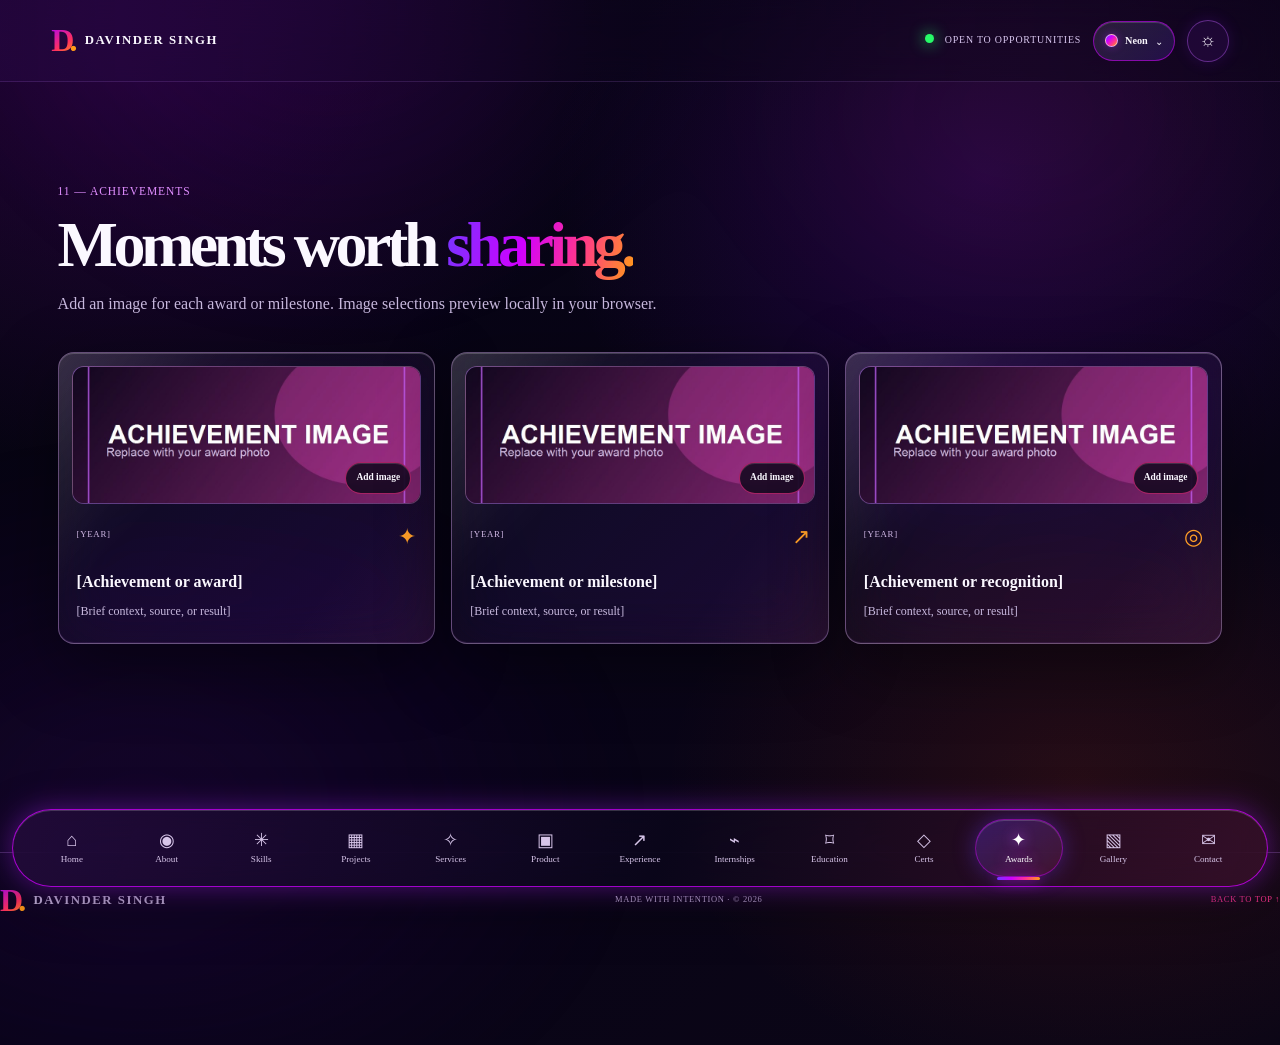
==== achievements.html @ 76cdb26a "Initial portfolio" ====
<!doctype html>
<html lang="en">
<head>
  <meta charset="utf-8">
  <meta name="viewport" content="width=device-width, initial-scale=1">
  <meta name="theme-color" content="#080b12">
  <meta name="description" content="Awards and achievements.">

  <title>Achievements — Davinder Singh</title>

  <link rel="preconnect" href="https://fonts.googleapis.com">
  <link rel="preconnect" href="https://fonts.gstatic.com" crossorigin>
  <link
    href="https://fonts.googleapis.com/css2?family=DM+Mono:wght@400;500&family=Manrope:wght@400;500;600;700;800&display=swap"
    rel="stylesheet"
  >
  <link rel="stylesheet" href="css/style.css">
</head>

<body data-page="achievements">
  <a class="skip-link" href="#achievements">Skip to content</a>

  <header class="topbar">
    <a
      class="brand"
      href="index.html"
      aria-label="Davinder Singh home"
    >
      <span class="brand-mark">D<span>.</span></span>
      <span>DAVINDER SINGH</span>
    </a>

    <div class="top-actions">
      <span class="availability">
        <i></i>
        OPEN TO OPPORTUNITIES
      </span>

      <div class="theme-picker">
        <button
          class="palette-toggle"
          type="button"
          aria-haspopup="menu"
          aria-expanded="false"
          aria-label="Choose colour theme"
        >
          <span class="palette-toggle-swatch"></span>
          <span class="palette-current-name">Neon</span>
          <span aria-hidden="true">⌄</span>
        </button>

        <div class="palette-menu" role="menu" hidden>
          <button
            type="button"
            class="palette-option"
            role="menuitemradio"
            aria-checked="false"
            data-palette-choice="neon"
          >
            <i></i>
            Neon
          </button>

          <button
            type="button"
            class="palette-option"
            role="menuitemradio"
            aria-checked="false"
            data-palette-choice="aurora"
          >
            <i></i>
            Aurora
          </button>

          <button
            type="button"
            class="palette-option"
            role="menuitemradio"
            aria-checked="false"
            data-palette-choice="violet"
          >
            <i></i>
            Violet
          </button>

          <button
            type="button"
            class="palette-option"
            role="menuitemradio"
            aria-checked="false"
            data-palette-choice="coral"
          >
            <i></i>
            Coral
          </button>
        </div>
      </div>

      <button
        class="theme-toggle icon-button"
        type="button"
        aria-label="Switch to light theme"
        title="Switch light or dark mode"
      >
        <span class="theme-icon">☼</span>
      </button>
    </div>
  </header>

  <main class="page-main">
    <section
      class="content-section section-wrap"
      id="achievements"
    >
      <div class="section-heading reveal">
        <p class="eyebrow">11 — ACHIEVEMENTS</p>
        <h2>
          Moments worth
          <span class="gradient-text">sharing.</span>
        </h2>
        <p>
          Add an image for each award or milestone. Image selections
          preview locally in your browser.
        </p>
      </div>

      <div class="achievement-grid">
        <article class="achievement-card glass reveal">
          <div class="achievement-image-slot">
            <img
              id="achievement-image-1"
              src="assets/images/achievement-placeholder.jpg"
              alt="Achievement image placeholder"
            >

            <label class="image-upload-button">
              Add image
              <input
                class="image-file-input"
                type="file"
                accept="image/*"
                data-image-target="achievement-image-1"
              >
            </label>
          </div>

          <span class="achievement-icon">✦</span>
          <span class="mono">[YEAR]</span>
          <h3>[Achievement or award]</h3>
          <p>[Brief context, source, or result]</p>
        </article>

        <article class="achievement-card glass reveal">
          <div class="achievement-image-slot">
            <img
              id="achievement-image-2"
              src="assets/images/achievement-placeholder.jpg"
              alt="Achievement image placeholder"
            >

            <label class="image-upload-button">
              Add image
              <input
                class="image-file-input"
                type="file"
                accept="image/*"
                data-image-target="achievement-image-2"
              >
            </label>
          </div>

          <span class="achievement-icon">↗</span>
          <span class="mono">[YEAR]</span>
          <h3>[Achievement or milestone]</h3>
          <p>[Brief context, source, or result]</p>
        </article>

        <article class="achievement-card glass reveal">
          <div class="achievement-image-slot">
            <img
              id="achievement-image-3"
              src="assets/images/achievement-placeholder.jpg"
              alt="Achievement image placeholder"
            >

            <label class="image-upload-button">
              Add image
              <input
                class="image-file-input"
                type="file"
                accept="image/*"
                data-image-target="achievement-image-3"
              >
            </label>
          </div>

          <span class="achievement-icon">◎</span>
          <span class="mono">[YEAR]</span>
          <h3>[Achievement or recognition]</h3>
          <p>[Brief context, source, or result]</p>
        </article>
      </div>
    </section>
  </main>

  <footer class="footer">
    <a class="brand" href="index.html">
      <span class="brand-mark">D<span>.</span></span>
      <span>DAVINDER SINGH</span>
    </a>

    <span class="mono">
      MADE WITH INTENTION · ©
      <span id="year"></span>
    </span>

    <a href="#top" class="mono back-top">BACK TO TOP ↑</a>
  </footer>

  <nav class="bottom-nav" aria-label="Main navigation">
    <a
      href="index.html"
      class="nav-link"
      data-page="home"
      aria-label="Home"
    >
      <span>⌂</span>
      <small>Home</small>
    </a>

    <a
      href="about.html"
      class="nav-link"
      data-page="about"
      aria-label="About"
    >
      <span>◉</span>
      <small>About</small>
    </a>

    <a
      href="skills.html"
      class="nav-link"
      data-page="skills"
      aria-label="Skills"
    >
      <span>✳</span>
      <small>Skills</small>
    </a>

    <a
      href="projects.html"
      class="nav-link"
      data-page="projects"
      aria-label="Projects"
    >
      <span>▦</span>
      <small>Projects</small>
    </a>

    <a
      href="services.html"
      class="nav-link"
      data-page="services"
      aria-label="Services"
    >
      <span>✧</span>
      <small>Services</small>
    </a>

    <a
      href="product.html"
      class="nav-link"
      data-page="product"
      aria-label="Product"
    >
      <span>▣</span>
      <small>Product</small>
    </a>

    <a
      href="experience.html"
      class="nav-link"
      data-page="experience"
      aria-label="Experience"
    >
      <span>↗</span>
      <small>Experience</small>
    </a>

    <a
      href="internships.html"
      class="nav-link"
      data-page="internships"
      aria-label="Internships"
    >
      <span>⌁</span>
      <small>Internships</small>
    </a>

    <a
      href="education.html"
      class="nav-link"
      data-page="education"
      aria-label="Education"
    >
      <span>⌑</span>
      <small>Education</small>
    </a>

    <a
      href="certifications.html"
      class="nav-link"
      data-page="certifications"
      aria-label="Certs"
    >
      <span>◇</span>
      <small>Certs</small>
    </a>

    <a
      href="achievements.html"
      class="nav-link"
      data-page="achievements"
      aria-label="Awards"
    >
      <span>✦</span>
      <small>Awards</small>
    </a>

    <a
      href="gallery.html"
      class="nav-link"
      data-page="gallery"
      aria-label="Gallery"
    >
      <span>▧</span>
      <small>Gallery</small>
    </a>

    <a
      href="contact.html"
      class="nav-link"
      data-page="contact"
      aria-label="Contact"
    >
      <span>✉</span>
      <small>Contact</small>
    </a>
  </nav>

  <script src="js/main.js"></script>
</body>
</html>
---- css/style.css ----
@import url('https://fonts.googleapis.com/css2?family=DM+Mono:wght@400;500&family=Manrope:wght@400;500;600;700;800&display=swap');

:root{color-scheme:dark;--bg:#070513;--bg-soft:#10091f;--surface:rgba(24,11,43,.65);--surface-solid:#150d26;--text:#fbf8ff;--muted:#c8b9de;--line:rgba(208,151,255,.26);--cyan:#b55cff;--blue:#7b36ff;--violet:#ff2cbf;--green:#27fa68;--orange:#ff9b18;--shadow:0 18px 65px rgba(0,0,0,.38);--nav-bg:rgba(9,5,20,.82);--glow:rgba(170,34,255,.48)}
body[data-palette="aurora"]{--cyan:#51f6d0;--blue:#3285ff;--violet:#a74bff;--orange:#ffbd4b;--glow:rgba(28,236,209,.32)}
body[data-palette="violet"]{--cyan:#cf78ff;--blue:#7952ff;--violet:#ff55ce;--orange:#ff9b18;--glow:rgba(162,52,255,.48)}
body[data-palette="coral"]{--cyan:#ff9a85;--blue:#ff4ca5;--violet:#bc52ff;--orange:#ffc144;--glow:rgba(255,65,171,.38)}
*{box-sizing:border-box}
html{scroll-behavior:smooth;scroll-padding-top:100px}
body{position:relative;isolation:isolate;overflow-x:hidden;margin:0;padding-bottom:118px;background:radial-gradient(ellipse at 77% 17%,rgba(111,10,196,.25),transparent 31%),radial-gradient(ellipse at 9% 3%,rgba(111,0,162,.28),transparent 30%),radial-gradient(ellipse at 84% 75%,rgba(239,68,22,.12),transparent 27%),linear-gradient(135deg,#070511 0%,#080417 48%,#0c0616 100%);color:var(--text);font-family:Manrope,Arial,sans-serif;line-height:1.65}
body::before{position:fixed;z-index:-1;inset:-22%;pointer-events:none;content:"";opacity:.53;background:radial-gradient(ellipse at 33% 12%,rgba(144,0,255,.35),transparent 20%),radial-gradient(ellipse at 71% 24%,rgba(255,83,25,.27),transparent 17%),radial-gradient(ellipse at 23% 78%,rgba(74,0,255,.25),transparent 23%);filter:blur(55px);animation:ambient-drift 16s ease-in-out infinite alternate}
body.light-theme{color-scheme:light;--bg:#f3edff;--bg-soft:#fff8ff;--surface:rgba(255,255,255,.69);--surface-solid:#fffaff;--text:#21112e;--muted:#695775;--line:rgba(112,38,174,.22);--shadow:0 18px 55px rgba(65,23,103,.14);--nav-bg:rgba(250,244,255,.86);background:radial-gradient(ellipse at 78% 12%,rgba(189,97,255,.2),transparent 35%),radial-gradient(ellipse at 10% 84%,rgba(255,163,74,.15),transparent 30%),#f3edff}
body.light-theme::before{opacity:.25}
a{color:inherit;text-decoration:none}
button,input,textarea,select{font:inherit}
.skip-link{position:fixed;z-index:30;top:-80px;left:1rem;padding:.65rem 1rem;border-radius:8px;background:var(--text);color:var(--bg)}
.skip-link:focus{top:1rem}
.topbar{position:relative;z-index:5;min-height:82px;max-width:1640px;margin:auto;padding:10px clamp(20px,4vw,64px);display:flex;align-items:center;justify-content:space-between;border-bottom:1px solid rgba(200,122,255,.16);background:linear-gradient(90deg,rgba(39,9,68,.48),rgba(12,7,26,.38),rgba(15,5,27,.55));backdrop-filter:blur(18px)}
.brand{display:flex;align-items:center;gap:12px;font-size:.8rem;font-weight:800;letter-spacing:.12em}
.brand-mark{font-size:2rem;font-weight:800;letter-spacing:-.15em;background:linear-gradient(145deg,#a900ff 15%,#ff315d 58%,#ff9c16 82%);background-clip:text;color:transparent}
.brand-mark span{color:var(--orange)}
.top-actions{display:flex;align-items:center;gap:12px}
.availability,.mono,.eyebrow,.filter-button,.status-badge,.card-top,.card-footer,.art-label,.gallery-item>span{font-family:"DM Mono",monospace;letter-spacing:.08em}
.availability{color:#d8c7ef;font-size:.62rem}
.availability i,.pulse{display:inline-block;width:9px;height:9px;margin-right:8px;border-radius:50%;background:var(--green);box-shadow:0 0 15px var(--green);animation:heartbeat 2s ease-in-out infinite}
.icon-button{width:42px;height:42px;border:1px solid rgba(194,93,255,.42);border-radius:50%;background:rgba(36,11,63,.72);color:var(--text);cursor:pointer;box-shadow:0 0 16px rgba(143,30,255,.16);transition:.25s}
.icon-button:hover{border-color:var(--violet);box-shadow:0 0 24px var(--glow);transform:rotate(-12deg)}
.theme-icon{font-size:1.15rem}
.theme-picker select{appearance:none;cursor:pointer;color:var(--text);border:1px solid rgba(194,93,255,.42);border-radius:22px;padding:9px 28px 9px 12px;background-color:rgba(35,11,63,.75);font: .62rem "DM Mono",monospace;background-image:linear-gradient(45deg,transparent 50%,#ff8cfd 50%),linear-gradient(135deg,#ff8cfd 50%,transparent 50%);background-position:calc(100% - 11px) 50%,calc(100% - 7px) 50%;background-size:4px 4px,4px 4px;background-repeat:no-repeat}
.theme-picker option{background:#130b23;color:#fff}
.sr-only{position:absolute;width:1px;height:1px;overflow:hidden;clip:rect(0,0,0,0);white-space:nowrap}
.section-wrap{width:100%;max-width:1600px;margin:0 auto;padding-left:clamp(24px,4.5vw,76px);padding-right:clamp(24px,4.5vw,76px)}
.page-main{min-height:calc(100vh - 190px)}
.hero{position:relative;min-height:min(690px,calc(100vh - 175px));padding-top:55px;padding-bottom:58px;display:grid;grid-template-columns:1.05fr .95fr;align-items:center;gap:34px}
.hero-copy{position:relative;z-index:2}
.eyebrow{display:flex;align-items:center;gap:12px;margin:0 0 20px;color:#efdfff;font-size:.72rem}
.eyebrow-line{width:24px;height:1px;background:var(--cyan);box-shadow:0 0 9px var(--cyan)}
.eyebrow-year{margin-left:5px;color:var(--orange)}
.hero h1{margin:0 0 20px;font-size:clamp(3.8rem,8.4vw,7.8rem);font-weight:800;letter-spacing:-.085em;line-height:.91}
.gradient-text{background:linear-gradient(105deg,#5e3dff 0%,#d000ff 42%,#ff3b85 68%,#ff9b15 100%);background-clip:text;color:transparent}
.hero-lede{max-width:620px;color:#e5d9f2;font-size:1rem;line-height:1.82}
.hero-lede strong{color:#fff}
.editable{color:#e5a8ff}
.hero-buttons{display:flex;flex-wrap:wrap;gap:14px;margin:26px 0 42px}
.button{display:inline-flex;align-items:center;gap:18px;padding:12px 20px;border:1px solid rgba(226,95,255,.7);border-radius:999px;font-size:.84rem;font-weight:800;transition:transform .25s,box-shadow .25s}
.button:hover{transform:translateY(-3px);box-shadow:0 0 28px var(--glow)}
.button-primary{color:#fff;border:1px solid rgba(255,186,57,.85);background:linear-gradient(100deg,#6c18ff 0%,#d900e9 47%,#ff315d 73%,#ff9a13 100%);box-shadow:0 0 22px rgba(188,29,255,.35),inset 0 1px rgba(255,255,255,.3);background-size:170% 100%;animation:gradient-flow 7s ease-in-out infinite}
.button-quiet{color:#fff;background:rgba(15,8,30,.58);box-shadow:inset 0 0 15px rgba(172,55,255,.12)}
.hero-meta{display:flex;justify-content:space-between;gap:12px;color:#a899bd;font: .58rem "DM Mono",monospace;letter-spacing:.08em}
.hero-meta b{color:#fff;font-weight:500}
.hero-visual{position:relative;min-height:440px;display:grid;place-items:center;animation:fade-rise .9s both}
.hero-visual::before{position:absolute;content:"";width:min(36vw,470px);aspect-ratio:1;border-radius:50%;background:radial-gradient(circle at 35% 35%,rgba(141,27,255,.72),rgba(209,25,240,.48) 38%,rgba(255,93,27,.35) 66%,transparent 72%);box-shadow:0 0 38px rgba(170,35,255,.7),0 0 90px rgba(255,57,199,.28);animation:halo-breathe 5s ease-in-out infinite}
.glass{background:linear-gradient(135deg,rgba(111,49,157,.24),rgba(17,9,35,.72) 52%,rgba(134,37,89,.19));border:1px solid rgba(221,156,255,.35);backdrop-filter:blur(18px);-webkit-backdrop-filter:blur(18px);box-shadow:var(--shadow),inset 0 1px rgba(255,255,255,.12)}
.profile-card{position:relative;z-index:1;width:min(360px,75%);padding:15px;border-radius:22px;transform:rotate(1deg);animation:card-hover 6s ease-in-out infinite}
.card-top,.card-footer{display:flex;justify-content:space-between;padding:2px 3px 11px;color:#c5addc;font-size:.56rem}
.live-dot{width:8px;height:8px;border-radius:50%;background:var(--green);box-shadow:0 0 13px var(--green)}
.portrait-frame{height:300px;overflow:hidden;border-radius:14px;background:linear-gradient(145deg,#48226e,#15102b)}
.portrait-frame img{width:100%;height:100%;object-fit:cover}
.profile-caption{display:flex;align-items:center;justify-content:space-between;padding:16px 4px 12px}
.profile-caption h2{margin:0;font-size:1.05rem}
.profile-caption p{margin:3px 0 0;color:var(--muted);font-size:.75rem}
.status-badge{padding:5px 7px;border:1px solid rgba(39,250,104,.42);border-radius:5px;color:#56fb8c;font-size:.48rem}
.card-footer{padding:11px 4px 0;border-top:1px solid var(--line);font-size:.48rem}
.orbit{position:absolute;width:clamp(310px,38vw,510px);height:clamp(240px,30vw,390px);border:2px solid transparent;border-radius:50%;background:linear-gradient(#080513,#080513) padding-box,linear-gradient(120deg,#7b28ff,#f316ff,#ff4c8c,#ff9a1d) border-box;filter:drop-shadow(0 0 9px rgba(196,48,255,.6));transform:rotate(-24deg);animation:orbit-rotate 26s linear infinite}
.orbit-two{width:clamp(350px,43vw,590px);height:clamp(260px,34vw,440px);opacity:.64;transform:rotate(39deg);animation-direction:reverse;animation-duration:34s}
.float-tag{position:absolute;z-index:2;padding:9px 13px;border:1px solid rgba(203,90,255,.65);border-radius:11px;background:linear-gradient(120deg,rgba(46,15,91,.88),rgba(13,8,29,.8));box-shadow:0 0 20px rgba(171,26,255,.34),inset 0 1px rgba(255,255,255,.1);color:#f2e9ff;font:.58rem "DM Mono",monospace;letter-spacing:.06em;animation:tag-float 5s ease-in-out infinite}
.float-tag b{color:#d58aff}.tag-top{top:57px;right:0}.tag-bottom{bottom:55px;left:0;animation-delay:-2.4s}
.intro-strip{display:grid;grid-template-columns:1fr 2fr 1fr;align-items:center;gap:20px;padding-top:24px;padding-bottom:24px;border-top:1px solid var(--line);border-bottom:1px solid var(--line)}
.intro-strip .mono{color:var(--muted);font-size:.6rem}.intro-strip p{margin:0;font-size:1.15rem;font-weight:700}.text-link{display:inline-flex;align-items:center;gap:9px;color:#e29dff;font: .62rem "DM Mono",monospace;letter-spacing:.09em}.intro-strip .text-link{justify-self:end}
.content-section{padding-top:100px}
.section-heading{margin-bottom:34px}
.section-heading .eyebrow{margin-bottom:9px;color:#e08eff}
.section-heading h2,.contact-copy h2{margin:0 0 12px;font-size:clamp(2.3rem,5vw,4.5rem);letter-spacing:-.07em;line-height:1.08}
.section-heading>p:last-child{max-width:600px;margin:0;color:var(--muted)}
.about-grid{display:grid;grid-template-columns:1.15fr .85fr;gap:22px}
.about-copy{padding:30px;border-radius:18px}
.large-copy{margin:0 0 16px;color:var(--text);font-size:1.4rem;line-height:1.52}
.about-copy>p:not(.large-copy){color:var(--muted)}
.about-copy .mono{margin:24px 0;font-size:.57rem}
.about-facts{display:grid;grid-template-columns:1fr 1fr;gap:1px;overflow:hidden;border:1px solid var(--line);border-radius:18px;background:var(--line)}
.fact{display:flex;flex-direction:column;gap:12px;padding:22px;background:rgba(18,10,33,.82)}
.fact .mono{color:#c3a8d7;font-size:.54rem}.fact strong{font-size:.84rem;font-weight:700}
.skill-grid,.achievement-grid{display:grid;grid-template-columns:repeat(3,1fr);gap:16px}
.skill-card,.achievement-card{min-height:190px;padding:23px;border-radius:16px}
.skill-num{color:#e39cff}
.skill-card h3,.achievement-card h3{margin:22px 0 14px;font-size:1rem}
.tags{display:flex;flex-wrap:wrap;gap:8px}
.tags span{padding:5px 9px;border:1px solid rgba(210,144,255,.27);border-radius:999px;background:rgba(110,36,161,.18);color:#e2d0f3;font-size:.68rem}
.filter-row{display:flex;flex-wrap:wrap;gap:8px;margin-bottom:18px}
.filter-button{padding:8px 12px;border:1px solid var(--line);border-radius:7px;background:rgba(23,11,40,.6);color:var(--muted);cursor:pointer;font-size:.64rem}
.filter-button span{margin-left:5px;opacity:.66}
.filter-button.active{border-color:#d756ff;background:rgba(151,33,255,.18);color:#fff;box-shadow:0 0 16px rgba(174,36,255,.2)}
.project-grid{display:grid;grid-template-columns:repeat(3,1fr);gap:16px}
.project-card{overflow:hidden;border-radius:16px;transition:transform .3s,border-color .3s,box-shadow .3s}
.project-card:hover{transform:translateY(-6px);border-color:rgba(236,108,255,.62);box-shadow:0 24px 60px rgba(0,0,0,.42),0 0 24px rgba(185,38,255,.17)}
.project-card[hidden]{display:none}
.project-art{position:relative;display:grid;height:210px;place-items:center;overflow:hidden}
.art-blue{background:radial-gradient(circle at 70% 55%,rgba(173,38,255,.54),transparent 38%),linear-gradient(145deg,#191038,#0c1026)}
.art-purple{background:radial-gradient(circle at 55% 45%,rgba(231,45,255,.49),transparent 36%),linear-gradient(145deg,#27113d,#130b26)}
.art-green{background:radial-gradient(circle at 75% 70%,rgba(255,118,46,.36),transparent 42%),linear-gradient(145deg,#24142d,#101b24)}
.art-label{position:absolute;top:15px;left:16px;color:rgba(255,255,255,.72);font-size:.53rem}
.art-arrow{position:absolute;right:14px;bottom:12px;color:#fff}
.mock-browser{position:relative;width:60%;height:120px;padding:10px;border:1px solid rgba(221,155,255,.4);border-radius:9px;background:rgba(8,8,24,.82);box-shadow:0 14px 30px rgba(0,0,0,.24);transform:rotate(-5deg)}
.mock-dots{padding-bottom:7px;border-bottom:1px solid rgba(255,255,255,.1);color:#e8b9ff;font-size:.4rem;letter-spacing:2px}
.mock-lines{display:grid;gap:6px;padding:12px}.mock-lines i{width:75%;height:4px;border-radius:4px;background:linear-gradient(90deg,#bd4cff,rgba(255,83,205,.15))}.mock-lines i:nth-child(2){width:55%;opacity:.6}.mock-lines i:nth-child(3){width:65%;opacity:.35}
.mock-orb{position:absolute;top:42px;right:18px;width:50px;height:50px;border-radius:50%;background:linear-gradient(145deg,#b543ff,#ff3d9b,#ff9a22);box-shadow:0 0 23px rgba(219,59,255,.55)}
.design-shape{position:relative;display:grid;width:145px;height:145px;place-items:center;border-radius:34px;background:linear-gradient(145deg,rgba(197,88,255,.9),rgba(101,58,223,.86));box-shadow:0 18px 45px rgba(5,5,20,.4);transform:rotate(-12deg)}
.design-shape span{color:#fff;font-size:4.2rem}.design-shape i{position:absolute;top:7px;right:-7px;width:35px;height:35px;border-radius:50%;background:#ff9f35}
.code-card{padding:14px 18px;border:1px solid rgba(233,157,255,.22);border-radius:9px;background:rgba(5,8,20,.75);color:#f3e2ff;font: .68rem/2 "DM Mono",monospace;transform:rotate(3deg)}
.code-card>span{color:#9980ba}.code-card b{color:#d083ff;font-weight:400}.code-card em{color:#ff85d8;font-style:normal}.code-card strong{color:#ffae54}.code-card i{color:#ca9cff;font-style:normal}
.project-info{display:flex;justify-content:space-between;gap:12px;padding:16px 17px 18px}
.project-info .mono{color:#e193ff;font-size:.53rem}.project-info h3{margin:8px 0 5px;font-size:.98rem}.project-info p{margin:0;color:var(--muted);font-size:.75rem}.project-index{color:#c7afd9;font:.65rem "DM Mono",monospace}
.timeline{display:grid;gap:25px;margin-left:10px;padding-left:30px;border-left:1px solid rgba(214,123,255,.32)}
.timeline-item{position:relative;display:grid;grid-template-columns:.65fr 1.35fr;align-items:start;gap:25px}
.timeline-dot{position:absolute;top:5px;left:-36px;width:11px;height:11px;border-radius:50%;background:#d947ff;box-shadow:0 0 15px #cf3cff}
.timeline-date{padding-top:8px;color:#ed9cff;font-size:.59rem}
.timeline-content{padding:21px;border-radius:14px}
.timeline-content .mono,.education-card .mono{color:#c3a8d7;font-size:.56rem}
.timeline-content h3,.education-card h3{margin:7px 0 0;font-size:1.08rem}
.timeline-org{margin:0 0 12px!important;color:#e09aff!important}
.timeline-content p,.education-card p{margin:0;color:var(--muted);font-size:.78rem}
.education-grid{display:grid;grid-template-columns:1fr 1fr;gap:16px}
.education-card{padding:24px;border-radius:15px}.education-card h3{margin:11px 0 4px}.education-card p+p{margin-top:12px}
.simple-list{padding:8px 24px;border-radius:16px}
.simple-list>div{display:grid;grid-template-columns:42px 1fr auto;align-items:center;gap:12px;padding:18px 0;border-bottom:1px solid var(--line)}
.simple-list>div:nth-last-of-type(1){border:0}
.list-icon{color:#e5a1ff;font-size:1.2rem}.simple-list p{margin:0}.simple-list strong,.simple-list small{display:block}.simple-list strong{font-size:.88rem}.simple-list small{margin-top:4px;color:var(--muted);font-size:.74rem}.simple-list>div>.mono{color:#c3a8d7;font-size:.55rem}.list-note{padding:12px 0 3px;color:var(--muted);font-size:.55rem}
.achievement-card{min-height:180px}.achievement-icon{float:right;color:#ff9e28;font-size:1.4rem}.achievement-card>.mono{color:#d0b8e5;font-size:.55rem}.achievement-card h3{margin:24px 0 7px}.achievement-card p{margin:0;color:var(--muted);font-size:.75rem}
.gallery-grid{display:grid;grid-template-columns:1.15fr 1fr 1fr;gap:14px}
.gallery-item{position:relative;min-height:220px;overflow:hidden;padding:0;border:1px solid rgba(219,137,255,.35);border-radius:15px;background:#160c26;cursor:zoom-in;text-align:left;box-shadow:0 16px 42px rgba(0,0,0,.24)}
.gallery-item img{position:absolute;inset:0;width:100%;height:100%;object-fit:cover;transition:transform .6s,filter .6s;filter:saturate(1.16)}
.gallery-item:hover img{transform:scale(1.07);filter:saturate(1.4)}
.gallery-item>span{position:absolute;right:0;bottom:0;left:0;padding:28px 14px 12px;background:linear-gradient(transparent,rgba(7,3,17,.84));color:#fff;font-size:.53rem}
.contact-section{padding-top:100px}
.contact-panel{display:grid;grid-template-columns:1fr 1fr;gap:50px;padding:42px;border-radius:20px}
.contact-copy h2{margin:0 0 17px;font-size:clamp(2.7rem,5vw,4.8rem)}
.contact-copy>p:not(.eyebrow){max-width:390px;color:var(--muted)}
.contact-direct{display:grid;gap:5px;margin-top:34px}.contact-direct .mono{color:#c3a8d7;font-size:.56rem}.contact-direct a{color:#e4a0ff;font-size:.87rem}
.contact-form{display:flex;flex-direction:column}
.contact-form label{margin:0 0 6px;font-size:.75rem;font-weight:800}
.contact-form input,.contact-form textarea{margin-bottom:5px;padding:11px 12px;border:1px solid rgba(207,137,255,.32);border-radius:8px;outline:none;background:rgba(7,4,16,.48);color:var(--text);resize:vertical;font-size:.78rem}
body.light-theme .contact-form input,body.light-theme .contact-form textarea{background:rgba(255,255,255,.68)}
.contact-form input:focus,.contact-form textarea:focus{border-color:#da67ff;box-shadow:0 0 0 3px rgba(198,58,255,.13)}
.contact-form input::placeholder,.contact-form textarea::placeholder{color:var(--muted);opacity:.72}
.field-error{min-height:12px;margin-bottom:7px;color:#ff829c;font-size:.64rem}
.form-submit{align-self:start;margin-top:7px}.form-note{margin:10px 0 0;color:var(--muted);font-size:.67rem}
.footer{display:flex;align-items:center;justify-content:space-between;gap:16px;margin-top:60px;padding-top:21px;border-top:1px solid var(--line);color:var(--muted)}
.footer .mono{font-size:.53rem}.back-top{color:#e7a2ff}
.bottom-nav{position:fixed;z-index:20;right:12px;bottom:13px;left:12px;width:auto;max-width:1640px;margin:auto;padding:8px 12px;display:flex;align-items:center;justify-content:space-around;gap:3px;border:1px solid rgba(217,82,255,.8);border-radius:999px;background:linear-gradient(105deg,rgba(23,8,40,.91),rgba(9,5,20,.9) 52%,rgba(49,14,38,.9));backdrop-filter:blur(22px);box-shadow:0 0 23px rgba(168,31,255,.27),0 0 48px rgba(255,93,31,.13),inset 0 1px rgba(255,255,255,.12)}
.nav-link{position:relative;flex:1;min-width:62px;height:58px;display:flex;flex-direction:column;align-items:center;justify-content:center;gap:1px;border-radius:999px;color:#d7c5e9;transition:color .25s,background .25s,transform .25s}
.nav-link>span{font-size:1.15rem;line-height:1.2}.nav-link small{font-size:.57rem}
.nav-link:hover{color:#fff;background:rgba(183,44,255,.13);transform:translateY(-3px)}
.nav-link.active{color:#fff;background:radial-gradient(ellipse at 50% 110%,rgba(156,31,255,.34),transparent 72%);text-shadow:0 0 13px #c84cff}
.nav-link.active::after{position:absolute;right:22%;bottom:-1px;left:22%;height:3px;border-radius:9px;background:linear-gradient(90deg,#a500ff,#ff27eb,#ff8f1f);box-shadow:0 0 13px #dc22ff;content:""}
.lightbox{position:fixed;max-width:min(900px,92vw);max-height:90vh;padding:12px;border:1px solid rgba(221,134,255,.58);border-radius:16px;background:#120a20;color:var(--text);box-shadow:0 0 40px rgba(177,36,255,.28)}
.lightbox::backdrop{background:rgba(3,1,10,.86);backdrop-filter:blur(7px)}
.lightbox img{display:block;max-width:100%;max-height:75vh;border-radius:10px}.lightbox p{margin:10px 3px 0;color:var(--muted);font-size:.57rem}
.lightbox-close{position:absolute;top:18px;right:18px;width:34px;height:34px;border:1px solid var(--line);border-radius:50%;background:#170b27;color:white;cursor:pointer;font-size:1.1rem}
.reveal{opacity:0;transform:translateY(22px);transition:opacity .7s ease,transform .7s cubic-bezier(.2,.7,.2,1)}
.reveal.visible{opacity:1;transform:translateY(0)}
@keyframes ambient-drift{0%{transform:translate3d(-2%,0,0) scale(1)}100%{transform:translate3d(3%,2%,0) scale(1.08)}}
@keyframes fade-rise{from{opacity:0;transform:translateY(22px) scale(.985)}to{opacity:1;transform:translateY(0) scale(1)}}
@keyframes card-hover{0%,100%{translate:0 0}50%{translate:0 -9px}}
@keyframes halo-breathe{0%,100%{transform:scale(.96);filter:saturate(.9)}50%{transform:scale(1.04);filter:saturate(1.25)}}
@keyframes orbit-rotate{to{rotate:360deg}}
@keyframes tag-float{0%,100%{translate:0 0}50%{translate:0 -7px}}
@keyframes heartbeat{50%{box-shadow:0 0 20px var(--green)}}
@keyframes gradient-flow{0%,100%{background-position:0 0}50%{background-position:100% 0}}
@media(max-width:1100px){.hero{gap:20px}.hero h1{font-size:clamp(3.6rem,8vw,6.5rem)}.bottom-nav{gap:0;padding-right:6px;padding-left:6px}.nav-link{min-width:0}.nav-link small{font-size:.49rem}.nav-link>span{font-size:1rem}}
@media(max-width:760px){body{padding-bottom:100px}.topbar{min-height:68px;padding:8px 18px}.section-wrap{padding-right:21px;padding-left:21px}.top-actions{gap:7px}.availability{display:none}.theme-picker select{padding:7px 24px 7px 9px;font-size:.55rem}.brand{gap:8px;font-size:.62rem}.brand-mark{font-size:1.7rem}.hero{min-height:0;padding-top:39px;padding-bottom:40px;grid-template-columns:1fr;gap:10px}.hero h1{font-size:clamp(3.55rem,13vw,6rem)}.hero-lede{font-size:.92rem}.hero-buttons{margin:23px 0 28px}.hero-meta{font-size:.49rem}.hero-visual{min-height:370px}.hero-visual::before{width:min(70vw,390px)}.profile-card{width:min(300px,71%)}.portrait-frame{height:250px}.orbit{width:min(86vw,410px);height:265px}.orbit-two{width:min(94vw,450px);height:305px}.tag-top{top:45px;right:2%}.tag-bottom{bottom:37px;left:2%}.intro-strip{grid-template-columns:1fr auto;gap:10px}.intro-strip p{grid-row:2;grid-column:1/-1;font-size:1rem}.intro-strip .text-link{grid-row:1;grid-column:2}.content-section,.contact-section{padding-top:76px}.section-heading h2{font-size:2.55rem}.about-grid{grid-template-columns:1fr}.about-copy{padding:24px}.skill-grid,.achievement-grid,.project-grid{grid-template-columns:1fr}.skill-card,.achievement-card{min-height:0}.skill-card h3{margin:15px 0 12px}.project-art{height:215px}.timeline{gap:20px}.timeline-item{grid-template-columns:1fr;gap:7px}.timeline-date{padding-top:0}.education-grid{grid-template-columns:1fr}.gallery-grid{grid-template-columns:1fr 1fr}.gallery-item:first-child{grid-column:1/-1}.gallery-item{min-height:185px}.gallery-item:first-child{min-height:220px}.contact-panel{grid-template-columns:1fr;gap:28px;padding:26px 21px}.contact-copy h2{font-size:3.1rem}.contact-direct{margin-top:22px}.footer{flex-wrap:wrap;margin-top:42px}.footer .mono{font-size:.46rem}.bottom-nav{right:6px;bottom:7px;left:6px;justify-content:flex-start;gap:2px;overflow-x:auto;padding:5px 6px;border-radius:17px;scrollbar-width:none}.bottom-nav::-webkit-scrollbar{display:none}.nav-link{flex:0 0 68px;height:48px;border-radius:12px}.nav-link small{font-size:.46rem}.nav-link>span{font-size:.91rem}}
@media(max-width:390px){.hero-meta{flex-direction:column;gap:7px}.about-facts{grid-template-columns:1fr 1fr}.fact{padding:16px 12px}.fact strong{font-size:.75rem}.gallery-grid{grid-template-columns:1fr}.gallery-item:first-child{grid-column:auto}.gallery-item{min-height:205px}.nav-link{flex-basis:64px}.theme-picker select{max-width:83px}.hero-buttons .button{padding:11px 14px;font-size:.77rem}}
@media(prefers-reduced-motion:reduce){*,*::before,*::after{scroll-behavior:auto!important;animation-duration:.01ms!important;animation-iteration-count:1!important;transition-duration:.01ms!important}.reveal{opacity:1;transform:none}.nav-link:hover,.project-card:hover{transform:none}}


/* Live theme palette mapping. The existing theme picker sets body[data-palette]. */
:root{--palette-a:#7138ff;--palette-b:#d000ff;--palette-c:#ff358e;--palette-d:#ff9b18;--palette-glow:rgba(175,35,255,.42);--wash-a:rgba(111,10,196,.25);--wash-b:rgba(111,0,162,.28);--wash-c:rgba(239,68,22,.12)}
body[data-palette="neon"]{--palette-a:#7138ff;--palette-b:#d000ff;--palette-c:#ff358e;--palette-d:#ff9b18;--palette-glow:rgba(175,35,255,.42);--wash-a:rgba(111,10,196,.25);--wash-b:rgba(111,0,162,.28);--wash-c:rgba(239,68,22,.12)}
body[data-palette="aurora"]{--palette-a:#00d69a;--palette-b:#00c9e8;--palette-c:#4f91ff;--palette-d:#d3ff61;--palette-glow:rgba(0,213,190,.4);--wash-a:rgba(0,205,160,.2);--wash-b:rgba(0,140,220,.2);--wash-c:rgba(151,255,68,.12)}
body[data-palette="violet"]{--palette-a:#7138ff;--palette-b:#9b42ff;--palette-c:#df55ff;--palette-d:#f5a0ff;--palette-glow:rgba(158,61,255,.48);--wash-a:rgba(105,32,210,.29);--wash-b:rgba(153,31,227,.23);--wash-c:rgba(223,59,255,.14)}
body[data-palette="coral"]{--palette-a:#ff416c;--palette-b:#ff3e9d;--palette-c:#ff8054;--palette-d:#ffd166;--palette-glow:rgba(255,62,120,.43);--wash-a:rgba(220,35,107,.23);--wash-b:rgba(255,70,133,.22);--wash-c:rgba(255,137,61,.18)}
body{background:radial-gradient(ellipse at 77% 17%,var(--wash-a),transparent 31%),radial-gradient(ellipse at 9% 3%,var(--wash-b),transparent 30%),radial-gradient(ellipse at 84% 75%,var(--wash-c),transparent 27%),linear-gradient(135deg,#070511 0%,#080417 48%,#0c0616 100%)}
body::before{background:radial-gradient(ellipse at 33% 12%,var(--wash-b),transparent 22%),radial-gradient(ellipse at 71% 24%,var(--wash-c),transparent 18%),radial-gradient(ellipse at 23% 78%,var(--wash-a),transparent 24%)}
body.light-theme{background:radial-gradient(ellipse at 78% 12%,var(--wash-a),transparent 35%),radial-gradient(ellipse at 10% 84%,var(--wash-c),transparent 30%),#f3edff}
.gradient-text{background-image:linear-gradient(105deg,var(--palette-a),var(--palette-b) 42%,var(--palette-c) 70%,var(--palette-d))}
.button-primary{background-image:linear-gradient(100deg,var(--palette-a),var(--palette-b) 43%,var(--palette-c) 72%,var(--palette-d))}
.hero-visual::before{background:radial-gradient(circle at 35% 35%,color-mix(in srgb,var(--palette-a) 82%,transparent),color-mix(in srgb,var(--palette-b) 58%,transparent) 40%,color-mix(in srgb,var(--palette-d) 38%,transparent) 68%,transparent 73%);box-shadow:0 0 38px var(--palette-glow),0 0 90px color-mix(in srgb,var(--palette-c) 28%,transparent)}
.orbit{background:linear-gradient(#080513,#080513) padding-box,linear-gradient(120deg,var(--palette-a),var(--palette-b),var(--palette-c),var(--palette-d)) border-box;filter:drop-shadow(0 0 9px var(--palette-glow))}
.float-tag,.filter-button.active{border-color:color-mix(in srgb,var(--palette-b) 75%,white 10%)}
.float-tag{box-shadow:0 0 20px var(--palette-glow),inset 0 1px rgba(255,255,255,.1)}
.float-tag b,.text-link,.back-top,.contact-direct a,.timeline-date,.timeline-org{color:var(--palette-c)}
.filter-button.active{background:color-mix(in srgb,var(--palette-a) 22%,transparent);box-shadow:0 0 16px var(--palette-glow)}
.tags span{border-color:color-mix(in srgb,var(--palette-b) 34%,transparent);background:color-mix(in srgb,var(--palette-a) 18%,transparent)}
.nav-link.active{background:radial-gradient(ellipse at 50% 110%,color-mix(in srgb,var(--palette-a) 42%,transparent),transparent 72%)}
.nav-link.active::after{background:linear-gradient(90deg,var(--palette-a),var(--palette-b),var(--palette-c),var(--palette-d));box-shadow:0 0 13px var(--palette-b)}
.bottom-nav{border-color:color-mix(in srgb,var(--palette-b) 76%,transparent);box-shadow:0 0 23px var(--palette-glow),0 0 48px color-mix(in srgb,var(--palette-d) 20%,transparent),inset 0 1px rgba(255,255,255,.12)}
.theme-picker select:focus,.icon-button:focus-visible{outline:2px solid var(--palette-c);outline-offset:2px}
body[data-palette="aurora"] .art-blue{background:radial-gradient(circle at 70% 55%,rgba(0,213,190,.45),transparent 38%),linear-gradient(145deg,#101f36,#0c1026)}
body[data-palette="violet"] .art-green{background:radial-gradient(circle at 75% 70%,rgba(187,64,255,.4),transparent 42%),linear-gradient(145deg,#25133d,#101426)}
body[data-palette="coral"] .art-purple{background:radial-gradient(circle at 55% 45%,rgba(255,75,122,.48),transparent 36%),linear-gradient(145deg,#35152e,#1b1023)}


/* Stronger frosted glass panels and tactile navigation buttons */
.glass{position:relative;overflow:hidden;background:linear-gradient(135deg,rgba(255,255,255,.105),rgba(255,255,255,.035) 38%,rgba(118,42,165,.16) 100%);border:1px solid rgba(234,195,255,.36);backdrop-filter:blur(28px) saturate(155%);-webkit-backdrop-filter:blur(28px) saturate(155%);box-shadow:0 22px 70px rgba(0,0,0,.42),inset 0 1px rgba(255,255,255,.19),inset 0 -1px rgba(202,117,255,.1)}
.glass::after{position:absolute;inset:0;pointer-events:none;border-radius:inherit;background:linear-gradient(125deg,rgba(255,255,255,.075),transparent 28%,transparent 74%,rgba(255,159,74,.045));content:""}
body.light-theme .glass{background:linear-gradient(135deg,rgba(255,255,255,.78),rgba(255,255,255,.48) 48%,rgba(229,198,255,.3));border-color:rgba(116,67,159,.23);box-shadow:0 18px 55px rgba(65,23,103,.14),inset 0 1px rgba(255,255,255,.85)}
.about-grid{grid-template-columns:minmax(210px,.68fr) minmax(320px,1.2fr) minmax(260px,.95fr);align-items:stretch}
.about-profile{min-height:350px;padding:12px;border-radius:20px}
.about-profile-image{position:relative;height:278px;overflow:hidden;border-radius:13px;background:radial-gradient(circle at 50% 30%,color-mix(in srgb,var(--palette-b) 45%,transparent),transparent 62%),linear-gradient(145deg,#25103b,#0b1024)}
.about-profile-image img{position:relative;z-index:1;width:100%;height:100%;object-fit:cover;transition:transform .6s,filter .5s;filter:saturate(1.12)}
.about-profile:hover .about-profile-image img{transform:scale(1.045);filter:saturate(1.25)}
.about-profile-glow{position:absolute;z-index:0;inset:10% 8%;border-radius:50%;background:var(--palette-glow);filter:blur(35px);animation:halo-breathe 5s ease-in-out infinite}
.about-profile-caption{position:relative;z-index:2;display:grid;gap:3px;padding:12px 5px 4px}
.about-profile-caption .mono{color:var(--palette-c);font-size:.55rem;letter-spacing:.1em}
.about-profile-caption strong{font-size:.77rem}
.about-copy,.about-facts{height:100%}
.about-copy{border-radius:20px}
.about-facts{border-radius:20px}
.button,.nav-link,.text-link{position:relative;isolation:isolate}
.button{overflow:hidden;min-height:46px;border:1px solid color-mix(in srgb,var(--palette-c) 68%,white 12%);box-shadow:0 8px 25px color-mix(in srgb,var(--palette-a) 22%,transparent),inset 0 1px rgba(255,255,255,.22);backdrop-filter:blur(16px);-webkit-backdrop-filter:blur(16px)}
.button-primary{border-color:color-mix(in srgb,var(--palette-d) 75%,white 15%);box-shadow:0 8px 28px var(--palette-glow),inset 0 1px rgba(255,255,255,.3)}
.button-quiet{background:linear-gradient(135deg,rgba(255,255,255,.1),rgba(81,37,120,.25));border-color:rgba(235,176,255,.7)}
.button::after{position:absolute;z-index:-1;inset:0;content:"";background:linear-gradient(110deg,transparent 25%,rgba(255,255,255,.24) 48%,transparent 68%);transform:translateX(-130%);transition:transform .55s}
.button:hover::after{transform:translateX(130%)}
.text-link{min-height:40px;padding:8px 14px;border:1px solid color-mix(in srgb,var(--palette-b) 45%,transparent);border-radius:999px;background:linear-gradient(130deg,color-mix(in srgb,var(--palette-a) 16%,transparent),rgba(255,255,255,.045));color:var(--palette-c);font-weight:500;transition:transform .22s,box-shadow .22s,border-color .22s}
.text-link:hover{transform:translateY(-2px);border-color:var(--palette-c);box-shadow:0 0 20px var(--palette-glow)}
.bottom-nav{padding:9px 13px;border-width:1.5px;background:linear-gradient(110deg,rgba(35,12,57,.83),rgba(10,7,25,.78) 52%,rgba(56,17,43,.81));box-shadow:0 0 28px var(--palette-glow),0 18px 54px rgba(0,0,0,.36),inset 0 1px rgba(255,255,255,.18);backdrop-filter:blur(30px) saturate(165%);-webkit-backdrop-filter:blur(30px) saturate(165%)}
.nav-link{margin:0 2px;border:1px solid transparent;transition:color .25s,background .25s,transform .25s,border-color .25s,box-shadow .25s}
.nav-link:hover{border-color:color-mix(in srgb,var(--palette-b) 35%,transparent);background:linear-gradient(135deg,color-mix(in srgb,var(--palette-a) 21%,transparent),rgba(255,255,255,.06));box-shadow:inset 0 1px rgba(255,255,255,.12),0 0 16px color-mix(in srgb,var(--palette-a) 26%,transparent)}
.nav-link.active{border-color:color-mix(in srgb,var(--palette-b) 46%,transparent);background:linear-gradient(145deg,color-mix(in srgb,var(--palette-a) 30%,transparent),color-mix(in srgb,var(--palette-c) 12%,transparent));box-shadow:inset 0 1px rgba(255,255,255,.17),0 0 22px color-mix(in srgb,var(--palette-a) 38%,transparent)}
.nav-link.active::after{right:25%;left:25%;bottom:-4px;height:3px}
@media(max-width:1100px){.about-grid{grid-template-columns:minmax(190px,.72fr) minmax(0,1.28fr)}.about-profile{grid-row:span 2}.about-facts{min-height:220px}}
@media(max-width:760px){.about-grid{grid-template-columns:1fr}.about-profile{grid-row:auto;min-height:0;max-width:420px;width:100%;margin:0 auto}.about-profile-image{height:300px}.about-copy,.about-facts{height:auto}.bottom-nav{padding:6px}.nav-link{margin:0 1px}}
@media(prefers-reduced-motion:reduce){.about-profile-image img,.button::after{transition:none}}

.glass>*{position:relative;z-index:1}

/* Timelines for current work, internships, professional roles, and education */
.subsection-heading{margin:30px 0 16px;padding-left:2px}
.subsection-heading>.mono{color:var(--palette-c);font-size:.57rem;letter-spacing:.13em}
.subsection-heading h3{margin:5px 0 0;font-size:1.3rem;letter-spacing:-.035em}
.subsection-heading>p{margin:5px 0 0;color:var(--muted);font-size:.78rem}
.internship-heading,.previous-heading{margin-top:42px}
.current-role .timeline-dot{background:var(--green);box-shadow:0 0 17px var(--green)}
.current-badge{display:inline-block;margin-left:8px;padding:3px 6px;border:1px solid rgba(39,250,104,.45);border-radius:999px;color:var(--green);font-size:.48rem;vertical-align:1px}
.education-timeline .timeline-item:nth-child(2) .timeline-dot{background:var(--palette-b);box-shadow:0 0 15px var(--palette-b)}
.education-timeline .timeline-item:nth-child(3) .timeline-dot{background:var(--palette-d);box-shadow:0 0 15px var(--palette-d)}
.timeline-item.reveal .timeline-content{opacity:0;transform:translateX(14px);transition:opacity .65s ease,transform .65s cubic-bezier(.2,.7,.2,1),border-color .25s,box-shadow .25s}
.timeline-item.reveal.visible .timeline-content{opacity:1;transform:translateX(0)}
.timeline-item.reveal.visible:nth-child(2) .timeline-content{transition-delay:.08s}
.timeline-item.reveal.visible:nth-child(3) .timeline-content{transition-delay:.16s}
@media(max-width:760px){.subsection-heading{margin-top:26px}.internship-heading,.previous-heading{margin-top:32px}.timeline-item.reveal .timeline-content{transform:translateY(10px)}.timeline-item.reveal.visible .timeline-content{transform:translateY(0)}}
@media(prefers-reduced-motion:reduce){.timeline-item.reveal .timeline-content{opacity:1;transform:none;transition:none}}

/* Social profiles, service cards, and certificate image slots */
.social-links{display:flex;flex-wrap:wrap;align-items:center;gap:10px;margin:22px 0 0}
.social-links a{display:inline-flex;align-items:center;gap:8px;min-height:42px;padding:8px 12px;border:1px solid color-mix(in srgb,var(--palette-b) 38%,transparent);border-radius:999px;background:linear-gradient(135deg,rgba(255,255,255,.09),color-mix(in srgb,var(--palette-a) 13%,transparent));color:#eee0ff;font-size:.72rem;font-weight:700;backdrop-filter:blur(16px);-webkit-backdrop-filter:blur(16px);box-shadow:inset 0 1px rgba(255,255,255,.12);transition:transform .22s,border-color .22s,box-shadow .22s}
.social-links a:hover{transform:translateY(-3px);border-color:var(--palette-c);box-shadow:0 0 20px var(--palette-glow)}
.social-links svg{width:17px;height:17px;color:var(--palette-c);flex:none}
.hero-copy>.social-links{margin-top:-18px;margin-bottom:27px}
.contact-section>.social-links{justify-content:center;margin:20px 0 0}
.whatsapp-button{margin-top:10px;color:#eafff0!important;border-color:rgba(57,225,129,.5)!important;background:linear-gradient(130deg,rgba(24,112,72,.48),rgba(255,255,255,.06))!important}
.whatsapp-button:hover{border-color:#48e68d!important;box-shadow:0 0 22px rgba(50,230,128,.25)!important}
.whatsapp-mark{width:19px;height:19px;color:#53ed9c}
.certificate-grid{display:grid;grid-template-columns:repeat(2,minmax(0,1fr));gap:18px}
.certificate-card{overflow:hidden;border-radius:18px}
.certificate-image{height:235px;overflow:hidden;background:linear-gradient(135deg,rgba(124,45,255,.22),rgba(255,86,176,.18),rgba(255,148,42,.16))}
.certificate-image img{display:block;width:100%;height:100%;object-fit:cover;transition:transform .5s}
.certificate-card:hover .certificate-image img{transform:scale(1.035)}
.certificate-copy{padding:20px 22px}
.certificate-copy>.mono{color:var(--palette-c);font-size:.55rem}
.certificate-copy h3{margin:7px 0;font-size:1rem}
.certificate-copy p{margin:0 0 15px;color:var(--muted);font-size:.78rem}
.certificate-copy .text-link{display:inline-flex;font-size:.54rem}
.certificate-note{margin-top:15px;color:var(--muted);font-size:.56rem}
.service-grid{display:grid;grid-template-columns:repeat(3,minmax(0,1fr));gap:16px}
.service-card{position:relative;min-height:230px;padding:23px;border-radius:18px;transition:transform .28s,border-color .28s,box-shadow .28s}
.service-card:hover{transform:translateY(-5px);border-color:var(--palette-c);box-shadow:0 20px 55px rgba(0,0,0,.34),0 0 22px var(--palette-glow)}
.service-icon{float:right;color:var(--palette-d);font-size:1.45rem;text-shadow:0 0 16px var(--palette-glow)}
.service-card>.mono{color:var(--palette-c);font-size:.54rem}
.service-card h3{margin:22px 0 7px;font-size:1.05rem}
.service-card p{min-height:50px;margin:0 0 17px;color:var(--muted);font-size:.76rem}
.service-card .text-link{display:inline-flex;font-size:.52rem}
.service-heading{margin-top:48px}
@media(max-width:760px){.social-links{gap:7px}.social-links a{min-height:39px;padding:7px 10px;font-size:.66rem}.hero-copy>.social-links{margin-top:-10px}.certificate-grid,.service-grid{grid-template-columns:1fr}.certificate-image{height:205px}.service-card{min-height:0}.service-card p{min-height:0}}

/* Social brands, separate image collections, and in-browser image selection */

.social-links a:nth-of-type(2):hover{border-color:#ff0033;box-shadow:0 0 18px rgba(255,0,51,.25)}.social-links a:nth-of-type(3):hover{border-color:#e1306c;box-shadow:0 0 18px rgba(225,48,108,.26)}.social-links a:nth-of-type(4):hover{border-color:#0a66c2;box-shadow:0 0 18px rgba(10,102,194,.3)}.social-links a:nth-of-type(5):hover{border-color:#25d366;box-shadow:0 0 18px rgba(37,211,102,.25)}
.gallery-toolbar{display:flex;flex-wrap:wrap;align-items:end;gap:14px;padding:16px;border-radius:16px}
.gallery-control{display:grid;gap:6px;color:var(--muted);font-size:.67rem;font-weight:700}
.gallery-control select{min-width:150px;padding:9px 11px;border:1px solid var(--line);border-radius:8px;background:var(--surface-solid);color:var(--text)}
.gallery-control input[type=color]{width:72px;height:38px;padding:3px;border:1px solid var(--line);border-radius:8px;background:var(--surface-solid);cursor:pointer}
.gallery-add-button,.image-upload-button{position:relative;display:inline-flex;align-items:center;justify-content:center;min-height:39px;padding:8px 13px;overflow:hidden;border:1px solid color-mix(in srgb,var(--palette-c) 60%,transparent);border-radius:999px;background:linear-gradient(120deg,color-mix(in srgb,var(--palette-a) 27%,transparent),rgba(255,255,255,.08));color:var(--text);font-size:.68rem;font-weight:800;cursor:pointer;box-shadow:inset 0 1px rgba(255,255,255,.15);transition:transform .2s,box-shadow .2s}
.gallery-add-button:hover,.image-upload-button:hover{transform:translateY(-2px);box-shadow:0 0 18px var(--palette-glow)}
.gallery-add-button input,.image-upload-button input{position:absolute;inset:0;width:100%;height:100%;opacity:0;cursor:pointer}
.gallery-filters{display:flex;flex-wrap:wrap;gap:8px;margin:17px 0 10px}
.gallery-filter{padding:8px 13px;border:1px solid color-mix(in srgb,var(--group-accent,#ae54ff) 44%,transparent);border-radius:999px;background:rgba(20,10,34,.72);color:var(--text);font-size:.68rem;cursor:pointer;transition:background .2s,border-color .2s,box-shadow .2s}
.gallery-filter[data-filter="projects"]{--group-accent:#a744ff}.gallery-filter[data-filter="certifications"]{--group-accent:#35d4f4}.gallery-filter[data-filter="personal"]{--group-accent:#ff9d43}
.gallery-filter.active,.gallery-filter:hover{border-color:var(--group-accent,var(--palette-c));background:color-mix(in srgb,var(--group-accent,var(--palette-a)) 25%,transparent);box-shadow:0 0 14px color-mix(in srgb,var(--group-accent,var(--palette-a)) 30%,transparent)}
.gallery-note{margin:8px 0 14px;color:var(--muted);font-size:.55rem}
.gallery-item{border-color:color-mix(in srgb,var(--image-accent,var(--palette-b)) 65%,transparent);box-shadow:0 15px 42px rgba(0,0,0,.25),0 0 16px color-mix(in srgb,var(--image-accent,var(--palette-b)) 18%,transparent)}
.gallery-item:hover{border-color:var(--image-accent,var(--palette-c));box-shadow:0 18px 45px color-mix(in srgb,var(--image-accent,var(--palette-a)) 25%,transparent)}
.gallery-item[hidden]{display:none}
.gallery-item>span{border-top:1px solid color-mix(in srgb,var(--image-accent,var(--palette-c)) 45%,transparent)}
.achievement-card{overflow:hidden;padding:15px 18px 21px}
.achievement-image-slot,.product-image-slot{position:relative;overflow:hidden;border:1px solid rgba(226,157,255,.3);border-radius:12px;background:linear-gradient(140deg,rgba(121,51,255,.19),rgba(255,83,185,.13),rgba(255,152,41,.12))}
.achievement-image-slot{height:138px;margin:-2px -5px 15px}
.achievement-image-slot img,.product-image-slot img{display:block;width:100%;height:100%;object-fit:cover;transition:transform .45s}
.achievement-card:hover .achievement-image-slot img,.product-card:hover .product-image-slot img{transform:scale(1.035)}
.achievement-image-slot .image-upload-button,.product-image-slot .image-upload-button{position:absolute;right:9px;bottom:9px;min-height:32px;padding:6px 10px;background:rgba(15,8,28,.85);backdrop-filter:blur(10px);font-size:.59rem}
.product-grid{grid-template-columns:repeat(2,minmax(0,1fr))}
.product-card{overflow:hidden;padding-top:0}
.product-image-slot{height:220px;margin:0 -23px 17px;border:0;border-bottom:1px solid rgba(226,157,255,.3);border-radius:17px 17px 0 0}
.product-card>.service-icon{position:absolute;top:234px;right:18px}
.product-card>.mono,.product-card>h3,.product-card>p,.product-card>.text-link{position:relative}
.internship-timeline .timeline-dot{background:#42d5f4;box-shadow:0 0 15px rgba(66,213,244,.7)}
@media(max-width:760px){.gallery-toolbar{align-items:stretch}.gallery-control{flex:1}.gallery-control select{min-width:0}.gallery-add-button{align-self:flex-end}.product-grid{grid-template-columns:1fr}.product-image-slot{height:205px}.product-card>.service-icon{top:219px}}

/* Product editor and browser-local product library */
.product-manager-layout{display:grid;grid-template-columns:minmax(300px,.9fr) minmax(0,1.1fr);gap:25px;align-items:start}
.product-editor{display:flex;flex-direction:column;gap:8px;padding:24px;border-radius:18px}
.product-editor>label{margin-top:5px;font-size:.76rem;font-weight:800}
.product-editor>label span{color:var(--muted);font-weight:400}
.product-editor input:not([type=file]),.product-editor textarea{width:100%;padding:11px 12px;border:1px solid rgba(207,137,255,.32);border-radius:8px;outline:none;background:rgba(7,4,16,.48);color:var(--text);font-size:.8rem}
.product-editor input:focus,.product-editor textarea:focus{border-color:var(--palette-c);box-shadow:0 0 0 3px var(--palette-glow)}
.product-editor input[type=file]{max-width:100%;padding:9px;border:1px dashed var(--line);border-radius:8px;color:var(--muted);font-size:.7rem}
.product-image-preview{min-height:105px;display:flex;flex-wrap:wrap;align-items:center;gap:8px;padding:9px;border:1px dashed rgba(210,142,255,.35);border-radius:10px;background:rgba(18,9,31,.5);color:var(--muted)}
.product-image-preview img{width:78px;height:70px;object-fit:cover;border:1px solid var(--line);border-radius:7px}
.product-editor-actions{display:flex;flex-wrap:wrap;gap:9px;margin-top:8px}
.product-library-grid{display:grid;grid-template-columns:repeat(2,minmax(0,1fr));gap:13px}
.product-library-card{overflow:hidden;padding:12px;border-radius:15px}
.product-library-card>img{width:100%;height:125px;object-fit:cover;border-radius:9px}
.product-library-card h4{margin:11px 0 4px;font-size:.91rem}
.product-library-card p{min-height:42px;margin:0;color:var(--muted);font-size:.72rem}
.product-library-actions{display:flex;gap:8px;margin-top:11px}
.product-manage-button{padding:6px 11px;border:1px solid var(--line);border-radius:999px;background:rgba(125,49,175,.18);color:var(--text);font-size:.65rem;cursor:pointer}
.product-manage-button:hover{border-color:var(--palette-c);box-shadow:0 0 14px var(--palette-glow)}
.product-manage-button.remove{color:#ffabb9}
.product-empty{color:var(--muted);font-size:.6rem}
.manage-products-link{margin-top:7px}
@media(max-width:760px){.product-manager-layout{grid-template-columns:1fr}.product-library-grid{grid-template-columns:1fr 1fr}}
@media(max-width:390px){.product-library-grid{grid-template-columns:1fr}}

.social-links a[data-social="GitHub"] svg{color:#f0f6fc}.social-links a[data-social="YouTube"] svg{color:#ff0033}.social-links a[data-social="Instagram"] svg{color:#e1306c}.social-links a[data-social="LinkedIn"] svg{color:#0a66c2}.social-links a[data-social="WhatsApp"] svg{color:#25d366}.social-links a[data-social="Email"] svg{color:#ff9b43}
.social-links a[data-social="YouTube"]:hover{border-color:#ff0033;box-shadow:0 0 18px rgba(255,0,51,.25)}.social-links a[data-social="Instagram"]:hover{border-color:#e1306c;box-shadow:0 0 18px rgba(225,48,108,.26)}.social-links a[data-social="LinkedIn"]:hover{border-color:#0a66c2;box-shadow:0 0 18px rgba(10,102,194,.3)}.social-links a[data-social="WhatsApp"]:hover{border-color:#25d366;box-shadow:0 0 18px rgba(37,211,102,.25)}
/* One palette button opens the colour choices */
.theme-picker{position:relative}
.palette-toggle{display:inline-flex;align-items:center;gap:7px;min-height:40px;padding:7px 11px;border:1px solid color-mix(in srgb,var(--palette-b) 56%,transparent);border-radius:999px;background:linear-gradient(135deg,rgba(255,255,255,.1),color-mix(in srgb,var(--palette-a) 18%,transparent));color:var(--text);font: .64rem "DM Mono",monospace;cursor:pointer;box-shadow:inset 0 1px rgba(255,255,255,.16);transition:box-shadow .2s,border-color .2s}
.palette-toggle:hover,.palette-toggle[aria-expanded="true"]{border-color:var(--palette-c);box-shadow:0 0 17px var(--palette-glow)}
.palette-toggle-swatch{width:13px;height:13px;border:1px solid rgba(255,255,255,.6);border-radius:50%;background:linear-gradient(135deg,var(--palette-a),var(--palette-b),var(--palette-c),var(--palette-d));box-shadow:0 0 9px var(--palette-glow)}
.palette-current-name{font-weight:700}
.palette-menu{position:absolute;z-index:40;top:calc(100% + 9px);right:0;min-width:150px;display:grid;gap:4px;padding:7px;border:1px solid color-mix(in srgb,var(--palette-b) 60%,transparent);border-radius:13px;background:rgba(16,8,29,.95);backdrop-filter:blur(22px);-webkit-backdrop-filter:blur(22px);box-shadow:0 15px 40px rgba(0,0,0,.42),0 0 20px var(--palette-glow)}
.palette-menu[hidden]{display:none}
.palette-option{display:flex;align-items:center;gap:9px;padding:9px 10px;border:1px solid transparent;border-radius:8px;background:transparent;color:#f4eaff;text-align:left;font-size:.7rem;cursor:pointer}
.palette-option i{width:16px;height:16px;border:1px solid rgba(255,255,255,.44);border-radius:50%;background:linear-gradient(135deg,var(--option-a),var(--option-b),var(--option-c))}
.palette-option[data-palette-choice="neon"]{--option-a:#7138ff;--option-b:#d000ff;--option-c:#ff9b18}
.palette-option[data-palette-choice="aurora"]{--option-a:#00d69a;--option-b:#00c9e8;--option-c:#d3ff61}
.palette-option[data-palette-choice="violet"]{--option-a:#7138ff;--option-b:#9b42ff;--option-c:#f5a0ff}
.palette-option[data-palette-choice="coral"]{--option-a:#ff416c;--option-b:#ff3e9d;--option-c:#ffd166}
.palette-option:hover,.palette-option.selected{border-color:var(--palette-c);background:rgba(255,255,255,.08)}
body.light-theme .palette-menu{background:rgba(250,244,255,.97);box-shadow:0 15px 40px rgba(65,23,103,.2)}
body.light-theme .palette-option{color:#29163b}
@media(max-width:420px){.palette-toggle{min-height:37px;padding:6px 8px;gap:5px;font-size:.56rem}}
/* Times New Roman font across the portfolio */
body,
body * {
  font-family: "Times New Roman", Times, serif !important;
}
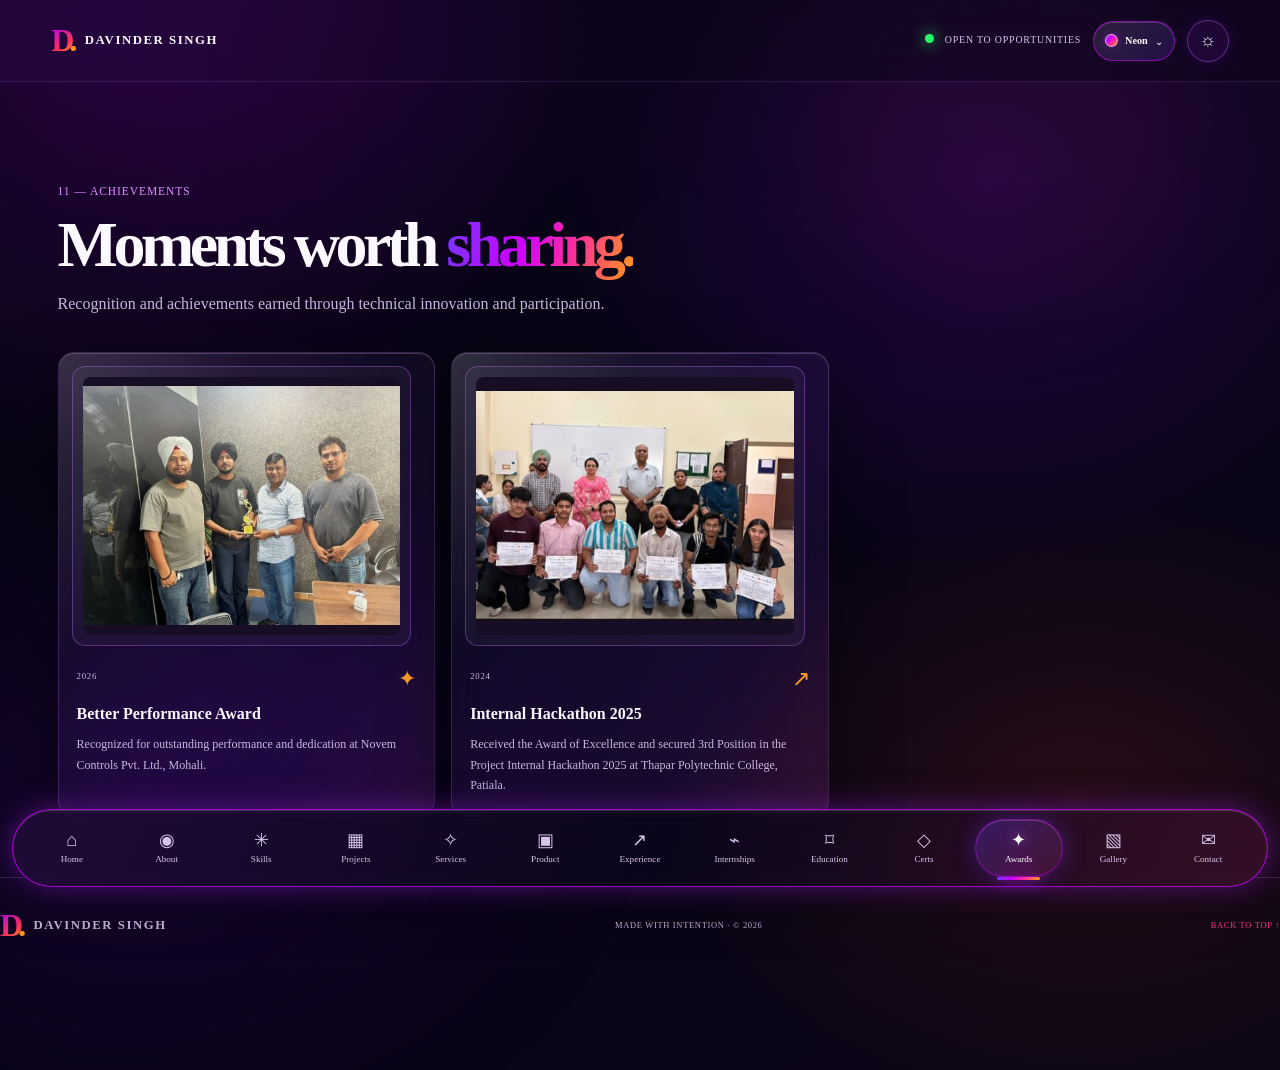
==== commit b473e4b9: "Update personal gallery design and functionality" ====
--- a/achievements.html
+++ b/achievements.html
@@ -1,3 +1,4 @@
+
 <!doctype html>
 <html lang="en">
 <head>
@@ -10,33 +11,117 @@
 
   <link rel="preconnect" href="https://fonts.googleapis.com">
   <link rel="preconnect" href="https://fonts.gstatic.com" crossorigin>
+
   <link
     href="https://fonts.googleapis.com/css2?family=DM+Mono:wght@400;500&family=Manrope:wght@400;500;600;700;800&display=swap"
     rel="stylesheet"
   >
+
   <link rel="stylesheet" href="css/style.css">
+
+  <style>
+    /* Achievement image styling */
+
+    .achievement-card .achievement-image-slot {
+      position: relative;
+      width: 100%;
+      height: 280px;
+      min-height: 280px;
+      padding: 10px;
+      display: flex;
+      align-items: center;
+      justify-content: center;
+      overflow: hidden;
+      box-sizing: border-box;
+      border-radius: 13px;
+      background: linear-gradient(135deg, #21102f, #41134e, #172c43);
+      border: 1px solid rgba(191, 111, 255, 0.35);
+    }
+
+    .achievement-card .achievement-image-slot img {
+      display: block;
+      width: 100%;
+      height: 100%;
+      max-width: 100%;
+      max-height: 100%;
+      object-fit: contain;
+      object-position: center;
+      border-radius: 8px;
+      transition: opacity 0.3s ease;
+    }
+
+    .achievement-image-slot.image-missing::before {
+      content: "ACHIEVEMENT IMAGE";
+      position: absolute;
+      inset: 0;
+      display: flex;
+      align-items: center;
+      justify-content: center;
+      color: #fff;
+      font-family: Manrope, sans-serif;
+      font-size: clamp(15px, 2vw, 27px);
+      font-weight: 800;
+      letter-spacing: 0.5px;
+      background:
+        radial-gradient(circle at 75% 25%, rgba(226, 45, 183, 0.45) 0 22%, transparent 22.5%),
+        linear-gradient(120deg, #1b0b29, #51194f, #24102e);
+    }
+
+    .achievement-image-slot.image-missing img {
+      display: none;
+    }
+
+    .achievement-image-slot.image-missing::after {
+      content: "Achievement photo unavailable";
+      position: absolute;
+      left: 0;
+      right: 0;
+      top: 58%;
+      text-align: center;
+      color: #d8c4eb;
+      font-size: 12px;
+      pointer-events: none;
+    }
+
+    .achievement-card h3 {
+      margin-top: 14px;
+    }
+
+    .achievement-card p {
+      line-height: 1.7;
+    }
+
+    @media (max-width: 600px) {
+      .achievement-card .achievement-image-slot {
+        height: 230px;
+        min-height: 230px;
+      }
+    }
+  </style>
 </head>
 
 <body data-page="achievements">
+
   <a class="skip-link" href="#achievements">Skip to content</a>
 
+  <!-- HEADER -->
+
   <header class="topbar">
-    <a
-      class="brand"
-      href="index.html"
-      aria-label="Davinder Singh home"
-    >
+
+    <a class="brand" href="index.html" aria-label="Davinder Singh home">
       <span class="brand-mark">D<span>.</span></span>
       <span>DAVINDER SINGH</span>
     </a>
 
     <div class="top-actions">
+
       <span class="availability">
         <i></i>
         OPEN TO OPPORTUNITIES
       </span>
 
       <div class="theme-picker">
+
         <button
           class="palette-toggle"
           type="button"
@@ -50,49 +135,31 @@
         </button>
 
         <div class="palette-menu" role="menu" hidden>
-          <button
-            type="button"
-            class="palette-option"
-            role="menuitemradio"
-            aria-checked="false"
-            data-palette-choice="neon"
-          >
-            <i></i>
-            Neon
+
+          <button type="button" class="palette-option"
+            role="menuitemradio" aria-checked="false"
+            data-palette-choice="neon">
+            <i></i> Neon
           </button>
 
-          <button
-            type="button"
-            class="palette-option"
-            role="menuitemradio"
-            aria-checked="false"
-            data-palette-choice="aurora"
-          >
-            <i></i>
-            Aurora
+          <button type="button" class="palette-option"
+            role="menuitemradio" aria-checked="false"
+            data-palette-choice="aurora">
+            <i></i> Aurora
           </button>
 
-          <button
-            type="button"
-            class="palette-option"
-            role="menuitemradio"
-            aria-checked="false"
-            data-palette-choice="violet"
-          >
-            <i></i>
-            Violet
+          <button type="button" class="palette-option"
+            role="menuitemradio" aria-checked="false"
+            data-palette-choice="violet">
+            <i></i> Violet
           </button>
 
-          <button
-            type="button"
-            class="palette-option"
-            role="menuitemradio"
-            aria-checked="false"
-            data-palette-choice="coral"
-          >
-            <i></i>
-            Coral
+          <button type="button" class="palette-option"
+            role="menuitemradio" aria-checked="false"
+            data-palette-choice="coral">
+            <i></i> Coral
           </button>
+
         </div>
       </div>
 
@@ -104,106 +171,98 @@
       >
         <span class="theme-icon">☼</span>
       </button>
+
     </div>
   </header>
 
+  <!-- MAIN CONTENT -->
+
   <main class="page-main">
-    <section
-      class="content-section section-wrap"
-      id="achievements"
-    >
+
+    <section class="content-section section-wrap" id="achievements">
+
       <div class="section-heading reveal">
+
         <p class="eyebrow">11 — ACHIEVEMENTS</p>
+
         <h2>
           Moments worth
           <span class="gradient-text">sharing.</span>
         </h2>
+
         <p>
-          Add an image for each award or milestone. Image selections
-          preview locally in your browser.
+          Recognition and achievements earned through
+          technical innovation and participation.
         </p>
+
       </div>
 
       <div class="achievement-grid">
+
+        <!-- ACHIEVEMENT 1: INTERNAL HACKATHON 2025 -->
+
         <article class="achievement-card glass reveal">
+
           <div class="achievement-image-slot">
+
             <img
               id="achievement-image-1"
-              src="assets/images/achievement-placeholder.jpg"
-              alt="Achievement image placeholder"
+              src="assets/images/award.jpeg"
+              alt="Internal Hackathon 2025 award"
             >
 
-            <label class="image-upload-button">
-              Add image
-              <input
-                class="image-file-input"
-                type="file"
-                accept="image/*"
-                data-image-target="achievement-image-1"
-              >
-            </label>
           </div>
 
           <span class="achievement-icon">✦</span>
-          <span class="mono">[YEAR]</span>
-          <h3>[Achievement or award]</h3>
-          <p>[Brief context, source, or result]</p>
+
+          <span class="mono">2026</span>
+
+          <h3>Better Performance Award</h3>
+
+<p>
+  Recognized for outstanding performance and dedication
+  at Novem Controls Pvt. Ltd., Mohali.
+</p>
         </article>
 
+        <!-- ACHIEVEMENT 2: TECH UTSAV 2024 -->
+
         <article class="achievement-card glass reveal">
+
           <div class="achievement-image-slot">
+
             <img
               id="achievement-image-2"
-              src="assets/images/achievement-placeholder.jpg"
-              alt="Achievement image placeholder"
+              src="assets/images/college.jpeg"
+              alt="Internal Hackathon 2025 "
             >
 
-            <label class="image-upload-button">
-              Add image
-              <input
-                class="image-file-input"
-                type="file"
-                accept="image/*"
-                data-image-target="achievement-image-2"
-              >
-            </label>
           </div>
 
           <span class="achievement-icon">↗</span>
-          <span class="mono">[YEAR]</span>
-          <h3>[Achievement or milestone]</h3>
-          <p>[Brief context, source, or result]</p>
+
+          <span class="mono">2024</span>
+
+          <h3>Internal Hackathon 2025</h3>
+
+          <p>
+            Received the Award of Excellence and secured
+            3rd Position in the Project Internal Hackathon 2025 at
+            Thapar Polytechnic College, Patiala.
+          </p>
+
         </article>
 
-        <article class="achievement-card glass reveal">
-          <div class="achievement-image-slot">
-            <img
-              id="achievement-image-3"
-              src="assets/images/achievement-placeholder.jpg"
-              alt="Achievement image placeholder"
-            >
-
-            <label class="image-upload-button">
-              Add image
-              <input
-                class="image-file-input"
-                type="file"
-                accept="image/*"
-                data-image-target="achievement-image-3"
-              >
-            </label>
-          </div>
-
-          <span class="achievement-icon">◎</span>
-          <span class="mono">[YEAR]</span>
-          <h3>[Achievement or recognition]</h3>
-          <p>[Brief context, source, or result]</p>
-        </article>
       </div>
+
     </section>
+
   </main>
 
+  <!-- FOOTER -->
+
   <footer class="footer">
+
     <a class="brand" href="index.html">
       <span class="brand-mark">D<span>.</span></span>
       <span>DAVINDER SINGH</span>
@@ -215,140 +274,108 @@
     </span>
 
     <a href="#top" class="mono back-top">BACK TO TOP ↑</a>
+
   </footer>
 
+  <!-- BOTTOM NAVIGATION -->
+
   <nav class="bottom-nav" aria-label="Main navigation">
-    <a
-      href="index.html"
-      class="nav-link"
-      data-page="home"
-      aria-label="Home"
-    >
-      <span>⌂</span>
-      <small>Home</small>
-    </a>
-
-    <a
-      href="about.html"
-      class="nav-link"
-      data-page="about"
-      aria-label="About"
-    >
-      <span>◉</span>
-      <small>About</small>
-    </a>
-
-    <a
-      href="skills.html"
-      class="nav-link"
-      data-page="skills"
-      aria-label="Skills"
-    >
-      <span>✳</span>
-      <small>Skills</small>
-    </a>
-
-    <a
-      href="projects.html"
-      class="nav-link"
-      data-page="projects"
-      aria-label="Projects"
-    >
-      <span>▦</span>
-      <small>Projects</small>
-    </a>
-
-    <a
-      href="services.html"
-      class="nav-link"
-      data-page="services"
-      aria-label="Services"
-    >
-      <span>✧</span>
-      <small>Services</small>
-    </a>
-
-    <a
-      href="product.html"
-      class="nav-link"
-      data-page="product"
-      aria-label="Product"
-    >
-      <span>▣</span>
-      <small>Product</small>
-    </a>
-
-    <a
-      href="experience.html"
-      class="nav-link"
-      data-page="experience"
-      aria-label="Experience"
-    >
-      <span>↗</span>
-      <small>Experience</small>
-    </a>
-
-    <a
-      href="internships.html"
-      class="nav-link"
-      data-page="internships"
-      aria-label="Internships"
-    >
-      <span>⌁</span>
-      <small>Internships</small>
-    </a>
-
-    <a
-      href="education.html"
-      class="nav-link"
-      data-page="education"
-      aria-label="Education"
-    >
-      <span>⌑</span>
-      <small>Education</small>
-    </a>
-
-    <a
-      href="certifications.html"
-      class="nav-link"
-      data-page="certifications"
-      aria-label="Certs"
-    >
-      <span>◇</span>
-      <small>Certs</small>
-    </a>
-
-    <a
-      href="achievements.html"
-      class="nav-link"
-      data-page="achievements"
-      aria-label="Awards"
-    >
-      <span>✦</span>
-      <small>Awards</small>
-    </a>
-
-    <a
-      href="gallery.html"
-      class="nav-link"
-      data-page="gallery"
-      aria-label="Gallery"
-    >
-      <span>▧</span>
-      <small>Gallery</small>
-    </a>
-
-    <a
-      href="contact.html"
-      class="nav-link"
-      data-page="contact"
-      aria-label="Contact"
-    >
-      <span>✉</span>
-      <small>Contact</small>
-    </a>
+
+    <a href="index.html" class="nav-link" data-page="home">
+      <span>⌂</span><small>Home</small>
+    </a>
+
+    <a href="about.html" class="nav-link" data-page="about">
+      <span>◉</span><small>About</small>
+    </a>
+
+    <a href="skills.html" class="nav-link" data-page="skills">
+      <span>✳</span><small>Skills</small>
+    </a>
+
+    <a href="projects.html" class="nav-link" data-page="projects">
+      <span>▦</span><small>Projects</small>
+    </a>
+
+    <a href="services.html" class="nav-link" data-page="services">
+      <span>✧</span><small>Services</small>
+    </a>
+
+    <a href="product.html" class="nav-link" data-page="product">
+      <span>▣</span><small>Product</small>
+    </a>
+
+    <a href="experience.html" class="nav-link" data-page="experience">
+      <span>↗</span><small>Experience</small>
+    </a>
+
+    <a href="internships.html" class="nav-link" data-page="internships">
+      <span>⌁</span><small>Internships</small>
+    </a>
+
+    <a href="education.html" class="nav-link" data-page="education">
+      <span>⌑</span><small>Education</small>
+    </a>
+
+    <a href="certifications.html" class="nav-link" data-page="certifications">
+      <span>◇</span><small>Certs</small>
+    </a>
+
+    <a href="achievements.html" class="nav-link" data-page="achievements">
+      <span>✦</span><small>Awards</small>
+    </a>
+
+    <a href="gallery.html" class="nav-link" data-page="gallery">
+      <span>▧</span><small>Gallery</small>
+    </a>
+
+    <a href="contact.html" class="nav-link" data-page="contact">
+      <span>✉</span><small>Contact</small>
+    </a>
+
   </nav>
 
+  <!-- MAIN JAVASCRIPT -->
+
   <script src="js/main.js"></script>
+
+  <!-- ACHIEVEMENT IMAGE CHECK -->
+
+  <script>
+    (() => {
+
+      const imageSlots = document.querySelectorAll(
+        '.achievement-image-slot'
+      );
+
+      imageSlots.forEach(slot => {
+
+        const image = slot.querySelector('img');
+
+        if (!image) return;
+
+        const checkImage = () => {
+          if (image.complete && image.naturalWidth > 0) {
+            slot.classList.remove('image-missing');
+          } else {
+            slot.classList.add('image-missing');
+          }
+        };
+
+        image.addEventListener('load', () => {
+          slot.classList.remove('image-missing');
+        });
+
+        image.addEventListener('error', () => {
+          slot.classList.add('image-missing');
+        });
+
+        checkImage();
+
+      });
+
+    })();
+  </script>
+
 </body>
-</html>+</html>
--- a/css/style.css
+++ b/css/style.css
@@ -364,4 +364,951 @@
 body,
 body * {
   font-family: "Times New Roman", Times, serif !important;
+}
+
+/* =========================================
+   DAVINDER SINGH PORTFOLIO
+   PROJECTS PAGE CSS
+   ========================================= */
+
+.projects-section {
+    width: 100%;
+    min-height: 100vh;
+    padding: 110px 7% 90px;
+    position: relative;
+    overflow: hidden;
+}
+
+.projects-container {
+    width: 100%;
+    max-width: 1250px;
+    margin: 0 auto;
+}
+
+/* Header */
+
+.projects-header {
+    text-align: center;
+    margin-bottom: 45px;
+}
+
+.projects-header .section-tag {
+    display: inline-block;
+    padding: 8px 18px;
+    border: 1px solid var(--accent, #00e5ff);
+    border-radius: 30px;
+    color: var(--accent, #00e5ff);
+    font-size: 12px;
+    letter-spacing: 2px;
+    text-transform: uppercase;
+    margin-bottom: 18px;
+}
+
+.projects-header h1 {
+    font-size: clamp(35px, 5vw, 58px);
+    font-weight: 800;
+    margin-bottom: 15px;
+    color: var(--text, inherit);
+}
+
+.projects-header h1 span {
+    color: var(--accent, #00e5ff);
+}
+
+.projects-header p {
+    max-width: 650px;
+    margin: 0 auto;
+    line-height: 1.8;
+    color: var(--muted, #999);
+    font-size: 15px;
+}
+
+/* Filter Buttons */
+
+.project-filters {
+    display: flex;
+    justify-content: center;
+    align-items: center;
+    flex-wrap: wrap;
+    gap: 12px;
+    margin: 35px 0 45px;
+}
+
+.project-filter {
+    padding: 11px 23px;
+    border: 1px solid var(--border, rgba(255,255,255,.15));
+    border-radius: 30px;
+    background: var(--card-bg, rgba(255,255,255,.04));
+    color: var(--text, inherit);
+    font-size: 13px;
+    font-weight: 600;
+    cursor: pointer;
+    transition: .3s ease;
+}
+
+.project-filter:hover,
+.project-filter.active {
+    background: var(--accent, #00e5ff);
+    color: #080b12;
+    border-color: var(--accent, #00e5ff);
+    transform: translateY(-3px);
+    box-shadow: 0 5px 20px rgba(0,229,255,.2);
+}
+
+/* Project Grid */
+
+.projects-grid,
+.project-grid {
+    display: grid;
+    grid-template-columns: repeat(3, minmax(0, 1fr));
+    gap: 25px;
+    align-items: stretch;
+}
+
+/* Project Card */
+
+.project-card {
+    position: relative;
+    display: flex;
+    flex-direction: column;
+    min-width: 0;
+    overflow: hidden;
+    border: 1px solid var(--border, rgba(255,255,255,.12));
+    border-radius: 20px;
+    background: var(--card-bg, rgba(255,255,255,.04));
+    transition: transform .35s ease, border-color .35s ease,
+                box-shadow .35s ease;
+}
+
+.project-card:hover {
+    transform: translateY(-9px);
+    border-color: var(--accent, #00e5ff);
+    box-shadow: 0 15px 40px rgba(0,0,0,.2);
+}
+
+/* Project Image */
+
+.project-image,
+.project-card-image {
+    width: 100%;
+    height: 210px;
+    overflow: hidden;
+    position: relative;
+    background: rgba(255,255,255,.04);
+}
+
+.project-image img,
+.project-card-image img,
+.project-card > img {
+    display: block;
+    width: 100%;
+    height: 100%;
+    object-fit: cover;
+    transition: transform .5s ease;
+}
+
+.project-card:hover .project-image img,
+.project-card:hover .project-card-image img,
+.project-card:hover > img {
+    transform: scale(1.07);
+}
+
+/* Project Content */
+
+.project-content,
+.project-info {
+    display: flex;
+    flex-direction: column;
+    flex: 1;
+    padding: 23px;
+}
+
+.project-category {
+    display: inline-flex;
+    align-self: flex-start;
+    padding: 6px 12px;
+    border-radius: 20px;
+    color: var(--accent, #00e5ff);
+    background: rgba(0,229,255,.09);
+    font-size: 11px;
+    font-weight: 700;
+    letter-spacing: 1px;
+    text-transform: uppercase;
+    margin-bottom: 14px;
+}
+
+.project-content h3,
+.project-info h3,
+.project-card h3 {
+    color: var(--text, inherit);
+    font-size: 20px;
+    font-weight: 700;
+    line-height: 1.4;
+    margin-bottom: 12px;
+}
+
+.project-content p,
+.project-info p,
+.project-card p {
+    color: var(--muted, #999);
+    font-size: 13px;
+    line-height: 1.8;
+    margin-bottom: 18px;
+}
+
+/* Technology Tags */
+
+.project-tech,
+.project-tags {
+    display: flex;
+    flex-wrap: wrap;
+    gap: 8px;
+    margin-top: auto;
+    margin-bottom: 20px;
+}
+
+.project-tech span,
+.project-tags span {
+    padding: 6px 11px;
+    border: 1px solid var(--border, rgba(255,255,255,.12));
+    border-radius: 7px;
+    color: var(--muted, #aaa);
+    font-size: 11px;
+    background: rgba(255,255,255,.025);
+}
+
+/* Project Links */
+
+.project-links {
+    display: flex;
+    align-items: center;
+    gap: 12px;
+    margin-top: auto;
+}
+
+.project-links a {
+    display: inline-flex;
+    align-items: center;
+    justify-content: center;
+    padding: 10px 17px;
+    border-radius: 8px;
+    border: 1px solid var(--accent, #00e5ff);
+    color: var(--accent, #00e5ff);
+    text-decoration: none;
+    font-size: 12px;
+    font-weight: 700;
+    transition: .3s ease;
+}
+
+.project-links a:hover {
+    background: var(--accent, #00e5ff);
+    color: #080b12;
+}
+
+/* Filter Animation */
+
+.project-card.hide {
+    display: none;
+}
+
+.project-card.show {
+    animation: projectAppear .45s ease both;
+}
+
+@keyframes projectAppear {
+    from {
+        opacity: 0;
+        transform: translateY(18px);
+    }
+
+    to {
+        opacity: 1;
+        transform: translateY(0);
+    }
+}
+
+/* Empty State */
+
+.projects-empty {
+    display: none;
+    text-align: center;
+    padding: 40px 20px;
+    color: var(--muted, #999);
+}
+
+/* Responsive */
+
+@media (max-width: 1000px) {
+    .projects-grid,
+    .project-grid {
+        grid-template-columns: repeat(2, minmax(0, 1fr));
+    }
+
+    .projects-section {
+        padding-left: 5%;
+        padding-right: 5%;
+    }
+}
+
+@media (max-width: 650px) {
+    .projects-section {
+        padding: 95px 18px 75px;
+    }
+
+    .projects-header {
+        margin-bottom: 30px;
+    }
+
+    .projects-header h1 {
+        font-size: 36px;
+    }
+
+    .project-filters {
+        gap: 9px;
+        margin: 25px 0 30px;
+    }
+
+    .project-filter {
+        padding: 9px 15px;
+        font-size: 11px;
+    }
+
+    .projects-grid,
+    .project-grid {
+        grid-template-columns: 1fr;
+        gap: 20px;
+    }
+
+    .project-image,
+    .project-card-image {
+        height: 200px;
+    }
+
+    .project-content,
+    .project-info {
+        padding: 19px;
+    }
+}
+
+@media (prefers-reduced-motion: reduce) {
+    .project-card,
+    .project-card img,
+    .project-filter {
+        transition: none;
+    }
+
+    .project-card.show {
+        animation: none;
+    }
+}
+
+/* =========================================
+   GLOBAL LIGHT & DARK THEME FIX
+   Add this block at the END of style.css
+   ========================================= */
+
+/* Theme variables */
+:root {
+    --text: #fbf8ff;
+    --muted: #c8b9de;
+    --line: rgba(208,151,255,.20);
+    --surface: rgba(24,11,43,.65);
+    --surface-solid: #150d26;
+    --border: rgba(208,151,255,.20);
+    --card-bg: rgba(24,11,43,.65);
+    --accent: var(--palette-b);
+}
+
+/* DARK THEME */
+body:not(.light-theme) {
+    color-scheme: dark;
+    --text: #fbf8ff;
+    --muted: #c8b9de;
+    --line: rgba(208,151,255,.20);
+    --border: rgba(208,151,255,.20);
+    --surface: rgba(24,11,43,.65);
+    --surface-solid: #150d26;
+    --card-bg: rgba(24,11,43,.65);
+    color: var(--text);
+}
+
+body:not(.light-theme) .glass,
+body:not(.light-theme) .project-card,
+body:not(.light-theme) .service-card,
+body:not(.light-theme) .product-card,
+body:not(.light-theme) .skill-card,
+body:not(.light-theme) .achievement-card,
+body:not(.light-theme) .certificate-card,
+body:not(.light-theme) .education-card,
+body:not(.light-theme) .timeline-content,
+body:not(.light-theme) .about-copy,
+body:not(.light-theme) .contact-panel {
+    color: var(--text);
+}
+
+/* LIGHT THEME */
+body.light-theme {
+    color-scheme: light;
+
+    --bg: #f5f0fb;
+    --bg-soft: #ffffff;
+    --text: #21112e;
+    --muted: #594967;
+    --line: rgba(91,47,119,.18);
+    --border: rgba(91,47,119,.18);
+    --surface: rgba(255,255,255,.82);
+    --surface-solid: #ffffff;
+    --card-bg: rgba(255,255,255,.85);
+    --nav-bg: rgba(255,255,255,.94);
+    --shadow: 0 12px 35px rgba(55,25,80,.10);
+
+    color: #21112e;
+
+    background:
+        radial-gradient(ellipse at 78% 12%, rgba(189,97,255,.13), transparent 35%),
+        radial-gradient(ellipse at 10% 84%, rgba(255,163,74,.12), transparent 30%),
+        #f5f0fb;
+}
+
+/* General text */
+body.light-theme h1,
+body.light-theme h2,
+body.light-theme h3,
+body.light-theme h4,
+body.light-theme h5,
+body.light-theme p,
+body.light-theme li,
+body.light-theme label,
+body.light-theme strong,
+body.light-theme small,
+body.light-theme span:not(.gradient-text):not(.brand-mark) {
+    color: #21112e;
+}
+
+/* Muted text */
+body.light-theme .hero-lede,
+body.light-theme .hero-meta,
+body.light-theme .hero-meta b,
+body.light-theme .about-copy p,
+body.light-theme .project-info p,
+body.light-theme .project-content p,
+body.light-theme .service-card p,
+body.light-theme .product-card p,
+body.light-theme .achievement-card p,
+body.light-theme .certificate-copy p,
+body.light-theme .timeline-content p,
+body.light-theme .education-card p,
+body.light-theme .contact-copy > p,
+body.light-theme .simple-list small,
+body.light-theme .section-heading > p:last-child,
+body.light-theme .form-note,
+body.light-theme .footer {
+    color: #594967;
+}
+
+/* Eyebrows and labels */
+body.light-theme .eyebrow,
+body.light-theme .section-heading .eyebrow,
+body.light-theme .mono,
+body.light-theme .card-top,
+body.light-theme .card-footer,
+body.light-theme .project-info .mono,
+body.light-theme .service-card > .mono,
+body.light-theme .product-card > .mono,
+body.light-theme .achievement-card > .mono,
+body.light-theme .timeline-date,
+body.light-theme .timeline-content .mono,
+body.light-theme .education-card .mono,
+body.light-theme .simple-list > div > .mono {
+    color: #63317e;
+}
+
+/* Gradient text remains colourful */
+body.light-theme .gradient-text {
+    background-image: linear-gradient(
+        105deg,
+        var(--palette-a),
+        var(--palette-b) 42%,
+        var(--palette-c) 70%,
+        var(--palette-d)
+    );
+    background-clip: text;
+    -webkit-background-clip: text;
+    color: transparent !important;
+}
+
+/* Editable text */
+body.light-theme .editable {
+    color: #7925a5;
+}
+
+/* Strong text */
+body.light-theme .hero-lede strong {
+    color: #21112e;
+}
+
+/* Cards - subtle borders */
+body.light-theme .glass,
+body.light-theme .project-card,
+body.light-theme .service-card,
+body.light-theme .product-card,
+body.light-theme .skill-card,
+body.light-theme .achievement-card,
+body.light-theme .certificate-card,
+body.light-theme .education-card,
+body.light-theme .timeline-content,
+body.light-theme .about-copy,
+body.light-theme .contact-panel,
+body.light-theme .product-editor,
+body.light-theme .product-library-card,
+body.light-theme .gallery-toolbar {
+    border: 1px solid rgba(91,47,119,.16);
+    box-shadow: 0 10px 30px rgba(55,25,80,.07);
+}
+
+/* Dark theme card borders also reduced */
+body:not(.light-theme) .product-card,
+body:not(.light-theme) .service-card,
+body:not(.light-theme) .project-card,
+body:not(.light-theme) .skill-card,
+body:not(.light-theme) .achievement-card,
+body:not(.light-theme) .certificate-card,
+body:not(.light-theme) .education-card {
+    border: 1px solid rgba(208,151,255,.17);
+}
+
+/* Card hover */
+body.light-theme .product-card:hover,
+body.light-theme .service-card:hover,
+body.light-theme .project-card:hover {
+    border-color: color-mix(in srgb, var(--palette-b) 45%, transparent);
+    box-shadow: 0 14px 35px rgba(80,35,110,.12);
+}
+
+/* Product image border */
+.product-image-slot {
+    border-bottom: 1px solid rgba(208,151,255,.16);
+}
+
+body.light-theme .product-image-slot {
+    border-color: rgba(91,47,119,.13);
+}
+
+/* Buttons */
+body.light-theme .button-quiet {
+    color: #281438;
+    background: rgba(255,255,255,.75);
+    border-color: rgba(112,38,174,.35);
+}
+
+body.light-theme .button-primary {
+    color: #ffffff;
+}
+
+body.light-theme .text-link {
+    color: #7925a5;
+}
+
+/* Filters */
+body.light-theme .filter-button,
+body.light-theme .project-filter {
+    color: #392449;
+    background: rgba(255,255,255,.8);
+    border-color: rgba(91,47,119,.22);
+}
+
+body.light-theme .filter-button.active,
+body.light-theme .project-filter.active {
+    color: #ffffff;
+    background: linear-gradient(110deg, var(--palette-a), var(--palette-b));
+}
+
+/* Tags */
+body.light-theme .tags span,
+body.light-theme .project-tech span,
+body.light-theme .project-tags span {
+    color: #392449;
+    background: rgba(126,66,170,.07);
+    border-color: rgba(91,47,119,.19);
+}
+
+/* Topbar */
+body.light-theme .topbar {
+    background: rgba(255,255,255,.75);
+    border-bottom-color: rgba(91,47,119,.15);
+}
+
+body.light-theme .availability {
+    color: #4c365b;
+}
+
+/* Theme controls */
+body.light-theme .icon-button,
+body.light-theme .theme-picker select,
+body.light-theme .palette-toggle {
+    color: #29163b;
+    background: rgba(255,255,255,.9);
+    border-color: rgba(112,38,174,.28);
+}
+
+body.light-theme .theme-picker option {
+    color: #21112e;
+    background: #ffffff;
+}
+
+/* Navigation */
+body.light-theme .bottom-nav {
+    background: rgba(255,255,255,.94);
+    border: 1px solid rgba(112,38,174,.19);
+    box-shadow: 0 8px 30px rgba(65,23,103,.13);
+}
+
+body.light-theme .nav-link {
+    color: #594967;
+}
+
+body.light-theme .nav-link:hover {
+    color: #54217a;
+    background: rgba(126,66,170,.09);
+}
+
+body.light-theme .nav-link.active {
+    color: #54217a;
+}
+
+/* Social links */
+body.light-theme .social-links a {
+    color: #30203d;
+    background: rgba(255,255,255,.82);
+    border-color: rgba(91,47,119,.20);
+}
+
+/* Forms */
+body.light-theme .contact-form input,
+body.light-theme .contact-form textarea,
+body.light-theme .product-editor input:not([type=file]),
+body.light-theme .product-editor textarea,
+body.light-theme .gallery-control select,
+body.light-theme .gallery-control input {
+    color: #21112e;
+    background: #ffffff;
+    border-color: rgba(91,47,119,.25);
+}
+
+body.light-theme input::placeholder,
+body.light-theme textarea::placeholder {
+    color: #786987;
+}
+
+/* Gallery */
+body.light-theme .gallery-filter {
+    color: #392449;
+    background: rgba(255,255,255,.88);
+}
+
+body.light-theme .gallery-control {
+    color: #594967;
+}
+
+/* Product manager */
+body.light-theme .product-image-preview {
+    color: #594967;
+    background: rgba(255,255,255,.8);
+    border-color: rgba(91,47,119,.25);
+}
+
+body.light-theme .product-manage-button {
+    color: #392449;
+    background: rgba(126,66,170,.08);
+}
+
+/* Timeline */
+body.light-theme .timeline {
+    border-left-color: rgba(112,38,174,.24);
+}
+
+body.light-theme .timeline-content {
+    background: rgba(255,255,255,.75);
+}
+
+/* Footer */
+body.light-theme .footer {
+    border-top-color: rgba(91,47,119,.18);
+}
+
+body.light-theme .back-top {
+    color: #7925a5;
+}
+
+/* Palette dropdown */
+body.light-theme .palette-menu {
+    background: rgba(255,255,255,.98);
+    border-color: rgba(91,47,119,.22);
+}
+
+body.light-theme .palette-option {
+    color: #29163b;
+}
+
+/* Project page additional CSS */
+body.light-theme .projects-header h1,
+body.light-theme .project-content h3,
+body.light-theme .project-info h3,
+body.light-theme .project-card h3 {
+    color: #21112e;
+}
+
+body.light-theme .project-filters .project-filter:hover {
+    color: #ffffff;
+}
+
+body.light-theme .project-links a {
+    color: #70259b;
+}
+
+body.light-theme .project-links a:hover {
+    color: #ffffff;
+}
+
+/* Prevent unwanted white text in light mode */
+body.light-theme .lightbox {
+    background: #ffffff;
+    color: #21112e;
+    border-color: rgba(91,47,119,.2);
+}
+
+body.light-theme .lightbox p {
+    color: #594967;
+}
+
+body.light-theme .lightbox-close {
+    color: #21112e;
+    background: #f4edf9;
+}
+
+/* Responsive theme consistency */
+@media(max-width:760px) {
+    body.light-theme .bottom-nav {
+        background: rgba(255,255,255,.96);
+    }
+}
+.product-card {
+    border: 1px solid rgba(180, 120, 255, 0.25);
+    box-shadow: 0 4px 18px rgba(120, 40, 180, 0.10);
+}
+
+.product-card:hover {
+    border-color: rgba(180, 120, 255, 0.45);
+}
+.education-timeline .timeline-dot {
+    background: var(--accent-primary, #8b5cf6) !important;
+    border-color: var(--accent-primary, #8b5cf6) !important;
+    box-shadow: 0 0 12px rgba(139, 92, 246, 0.35) !important;
+}/* LATEST EDUCATION HIGHLIGHT */
+
+.education-status {
+    display: inline-block;
+    padding: 6px 12px;
+    margin-bottom: 12px;
+    border-radius: 20px;
+    font-size: 10px;
+    font-weight: 800;
+    letter-spacing: 1px;
+    color: #ffffff;
+    background: linear-gradient(90deg, #00b894, #00cec9);
+    box-shadow: 0 0 12px rgba(0, 206, 201, 0.25);
+}
+
+.latest-education .timeline-content {
+    border: 1px solid rgba(0, 206, 201, 0.45);
+    box-shadow: 0 0 20px rgba(0, 206, 201, 0.10);
+}
+
+.latest-education .timeline-dot {
+    background: #00cec9 !important;
+    border-color: #00cec9 !important;
+    box-shadow: 0 0 14px rgba(0, 206, 201, 0.55) !important;
+}
+/* =========================================
+   CERTIFICATION IMAGE DISPLAY FIX
+   Show complete image without cropping
+   ========================================= */
+
+.certificate-card {
+    overflow: hidden;
+    border-radius: 18px;
+}
+
+.certificate-image {
+    width: 100%;
+    height: 280px;
+    min-height: 220px;
+    display: flex;
+    align-items: center;
+    justify-content: center;
+    overflow: hidden;
+    background: rgba(12, 6, 25, 0.85);
+    border-bottom: 1px solid var(--line);
+}
+
+.certificate-image img {
+    display: block;
+    width: 100%;
+    height: 100%;
+    object-fit: contain;
+    object-position: center;
+    transition: transform .4s ease;
+}
+
+.certificate-card:hover .certificate-image img {
+    transform: scale(1.02);
+}
+
+/* Mobile image adjustment */
+@media (max-width: 760px) {
+    .certificate-image {
+        height: 230px;
+        min-height: 190px;
+    }
+}
+
+/* Light theme */
+body.light-theme .certificate-image {
+    background: #f4edf9;
+    border-bottom-color: rgba(91, 47, 119, .15);
+}
+.achievement-image-slot {
+  width: 100%;
+  height: 138px;
+  overflow: hidden;
+  border: 1px solid rgba(190,110,255,.4);
+  border-radius: 13px;
+}
+
+.achievement-image-slot img {
+  width: 100%;
+  height: 100%;
+  display: block;
+  object-fit: contain;
+  object-position: center;
+}
+
+/* =========================================
+   ACHIEVEMENTS — IMAGE STYLING
+========================================= */
+
+.achievement-image-slot {
+  position: relative;
+  width: 100%;
+  height: 138px;
+  overflow: hidden;
+  border: 1px solid rgba(190, 110, 255, 0.4);
+  border-radius: 13px;
+  background: #170d25;
+  isolation: isolate;
+}
+
+.achievement-image-slot img {
+  position: absolute;
+  inset: 0;
+  display: block;
+  width: 100%;
+  height: 100%;
+  object-fit: contain;
+  object-position: center;
+  border-radius: inherit;
+  background: #170d25;
+  transition: transform 0.35s ease;
+}
+
+.achievement-card:hover .achievement-image-slot img {
+  transform: scale(1.02);
+}
+
+/* Image upload button */
+
+.achievement-image-slot .image-upload-button {
+  position: absolute;
+  right: 9px;
+  bottom: 9px;
+  z-index: 5;
+  cursor: pointer;
+}
+
+/* Missing image placeholder */
+
+.achievement-image-slot.image-missing {
+  background:
+    radial-gradient(circle at 75% 25%, rgba(226, 45, 183, 0.4), transparent 40%),
+    linear-gradient(120deg, #1b0b29, #51194f, #24102e);
+}
+
+.achievement-image-slot.image-missing::before {
+  content: "ACHIEVEMENT IMAGE";
+  position: absolute;
+  inset: 0;
+  display: flex;
+  align-items: center;
+  justify-content: center;
+  color: #fff;
+  font-family: Manrope, sans-serif;
+  font-size: clamp(15px, 2vw, 27px);
+  font-weight: 800;
+}
+
+.achievement-image-slot.image-missing img {
+  display: none;
+}
+
+/* Responsive */
+
+@media (max-width: 600px) {
+  .achievement-image-slot {
+    height: 180px;
+  }
+}
+/* FORCE FULL ACHIEVEMENT IMAGE DISPLAY */
+
+.achievement-card .achievement-image-slot {
+    width: 100% !important;
+    height: 280px !important;
+    min-height: 280px !important;
+    padding: 10px !important;
+    display: flex !important;
+    align-items: center !important;
+    justify-content: center !important;
+    overflow: hidden !important;
+    background: rgba(255, 255, 255, 0.04) !important;
+}
+
+.achievement-card .achievement-image-slot img {
+    position: relative !important;
+    width: 100% !important;
+    height: 100% !important;
+    max-width: 100% !important;
+    max-height: 100% !important;
+    object-fit: contain !important;
+    object-position: center center !important;
+    display: block !important;
+    transform: none !important;
+    border-radius: 8px !important;
+}
+
+.achievement-card:hover .achievement-image-slot img {
+    transform: none !important;
+}
+
+.achievement-card h3 {
+    margin-top: 15px;
+}
+
+.achievement-card p {
+    line-height: 1.7;
+}
+
+@media (max-width: 600px) {
+    .achievement-card .achievement-image-slot {
+        height: 230px !important;
+        min-height: 230px !important;
+    }
 }
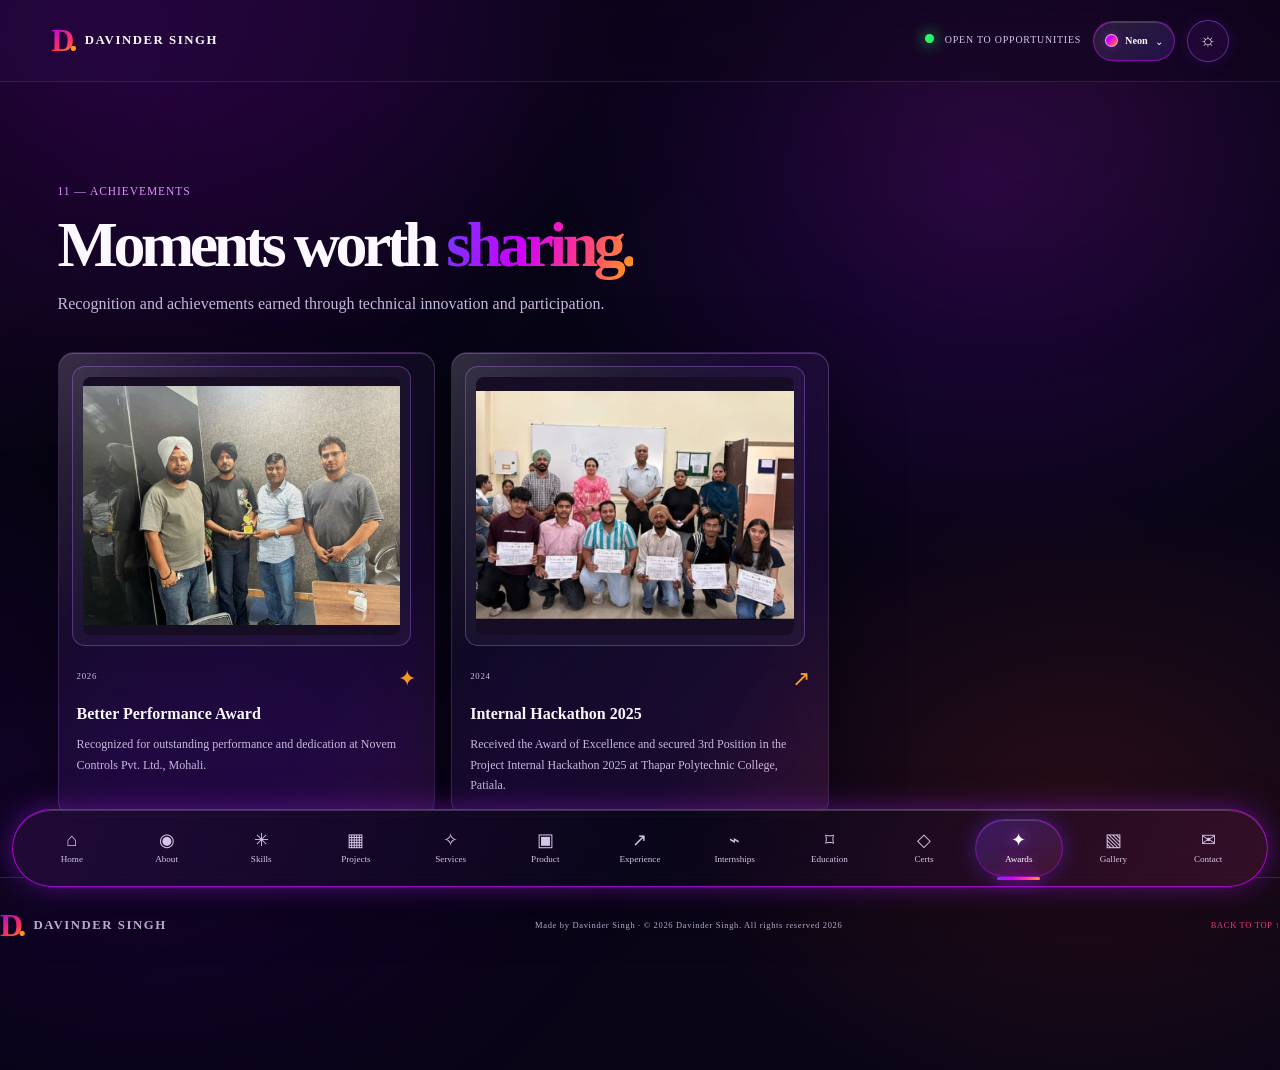
==== commit 623965f3: "Update portfolio contact page" ====
--- a/achievements.html
+++ b/achievements.html
@@ -269,7 +269,7 @@
     </a>
 
     <span class="mono">
-      MADE WITH INTENTION · ©
+     Made by Davinder Singh · © 2026 Davinder Singh. All rights reserved
       <span id="year"></span>
     </span>
 
--- a/css/style.css
+++ b/css/style.css
@@ -1311,4 +1311,38 @@
         height: 230px !important;
         min-height: 230px !important;
     }
+}
+.gallery-item {
+  border: none !important;
+  outline: none !important;
+  box-shadow: none !important;
+}
+.gallery-card::before,
+.gallery-card::after {
+    display: none !important;
+}
+
+.gallery-card img {
+    display: block;
+    width: 100%;
+    height: 100%;
+    object-fit: cover;
+}
+/* Remove unwanted horizontal line from gallery photos */
+
+.gallery-item::before,
+.gallery-item::after {
+    display: none !important;
+    content: none !important;
+}
+
+.gallery-item-info {
+    border-top: none !important;
+    outline: none !important;
+}
+
+.gallery-item img {
+    display: block;
+    border: none !important;
+    outline: none !important;
 }
